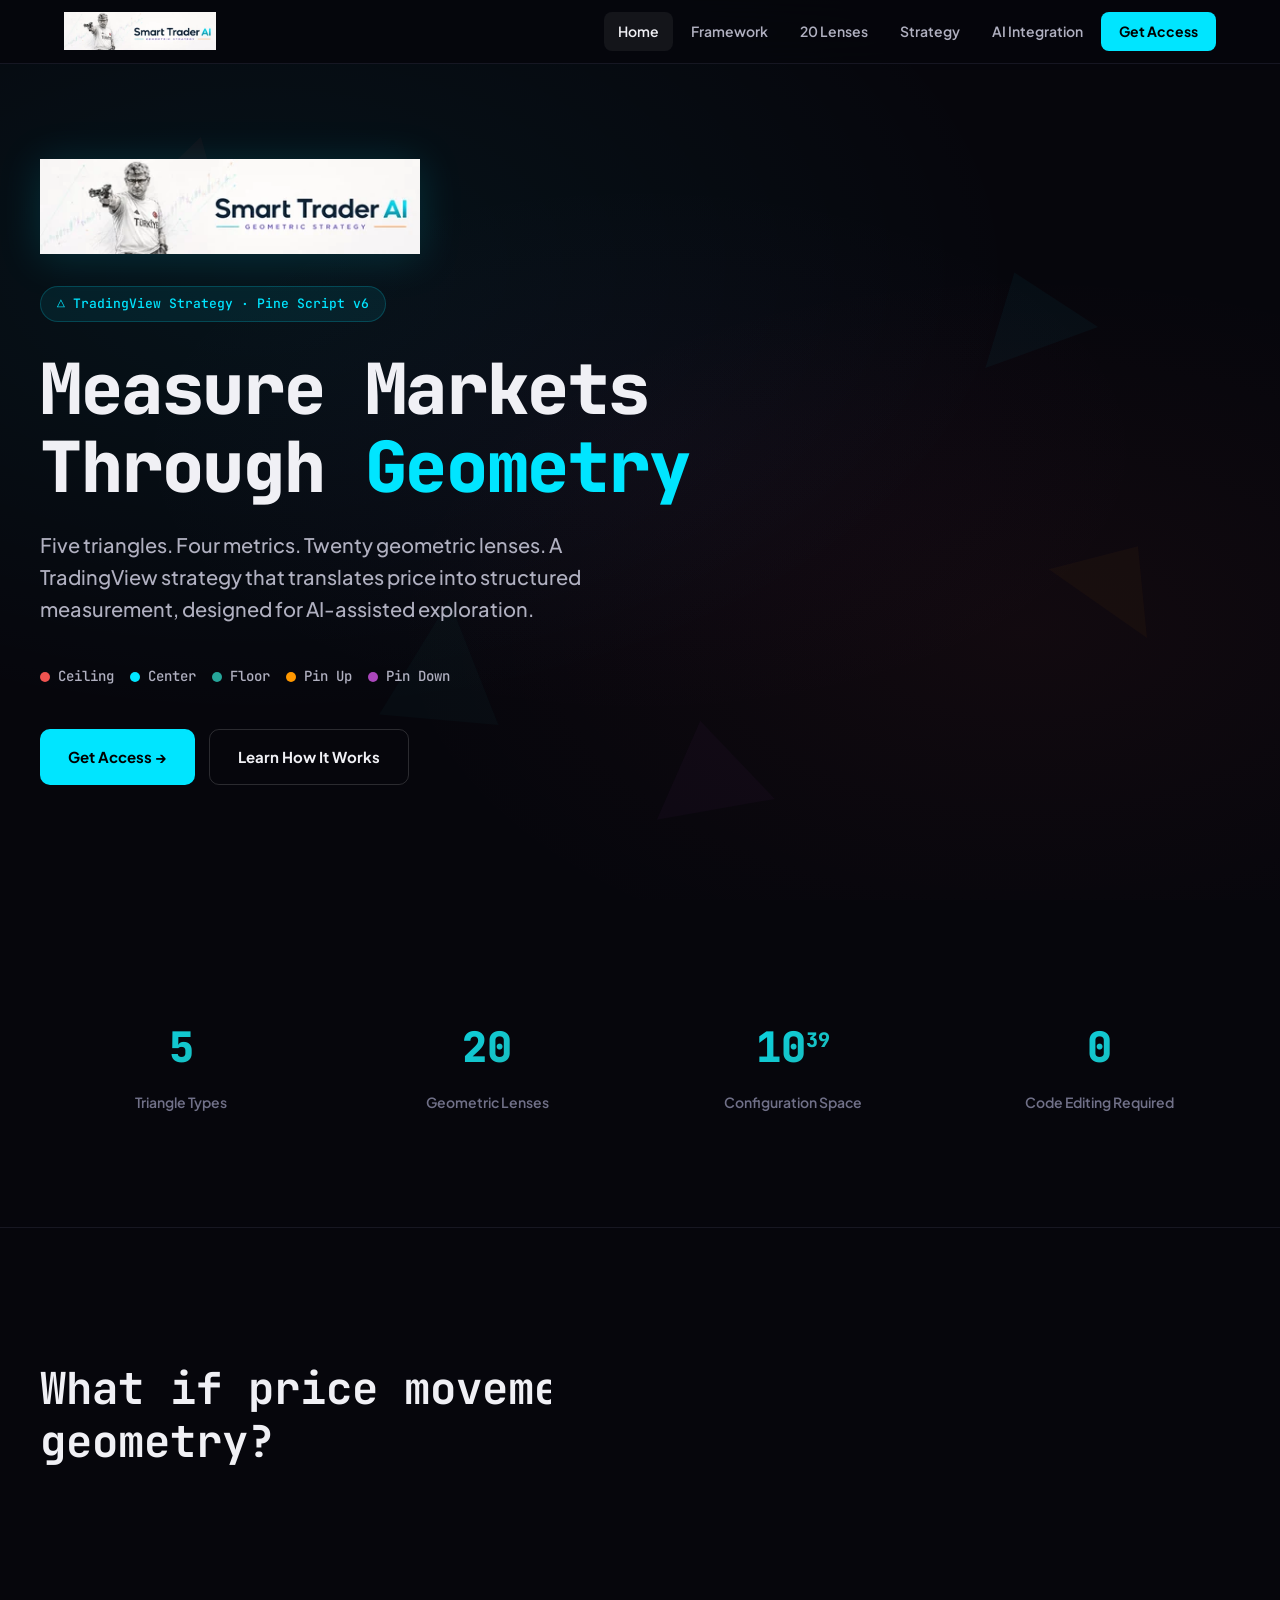
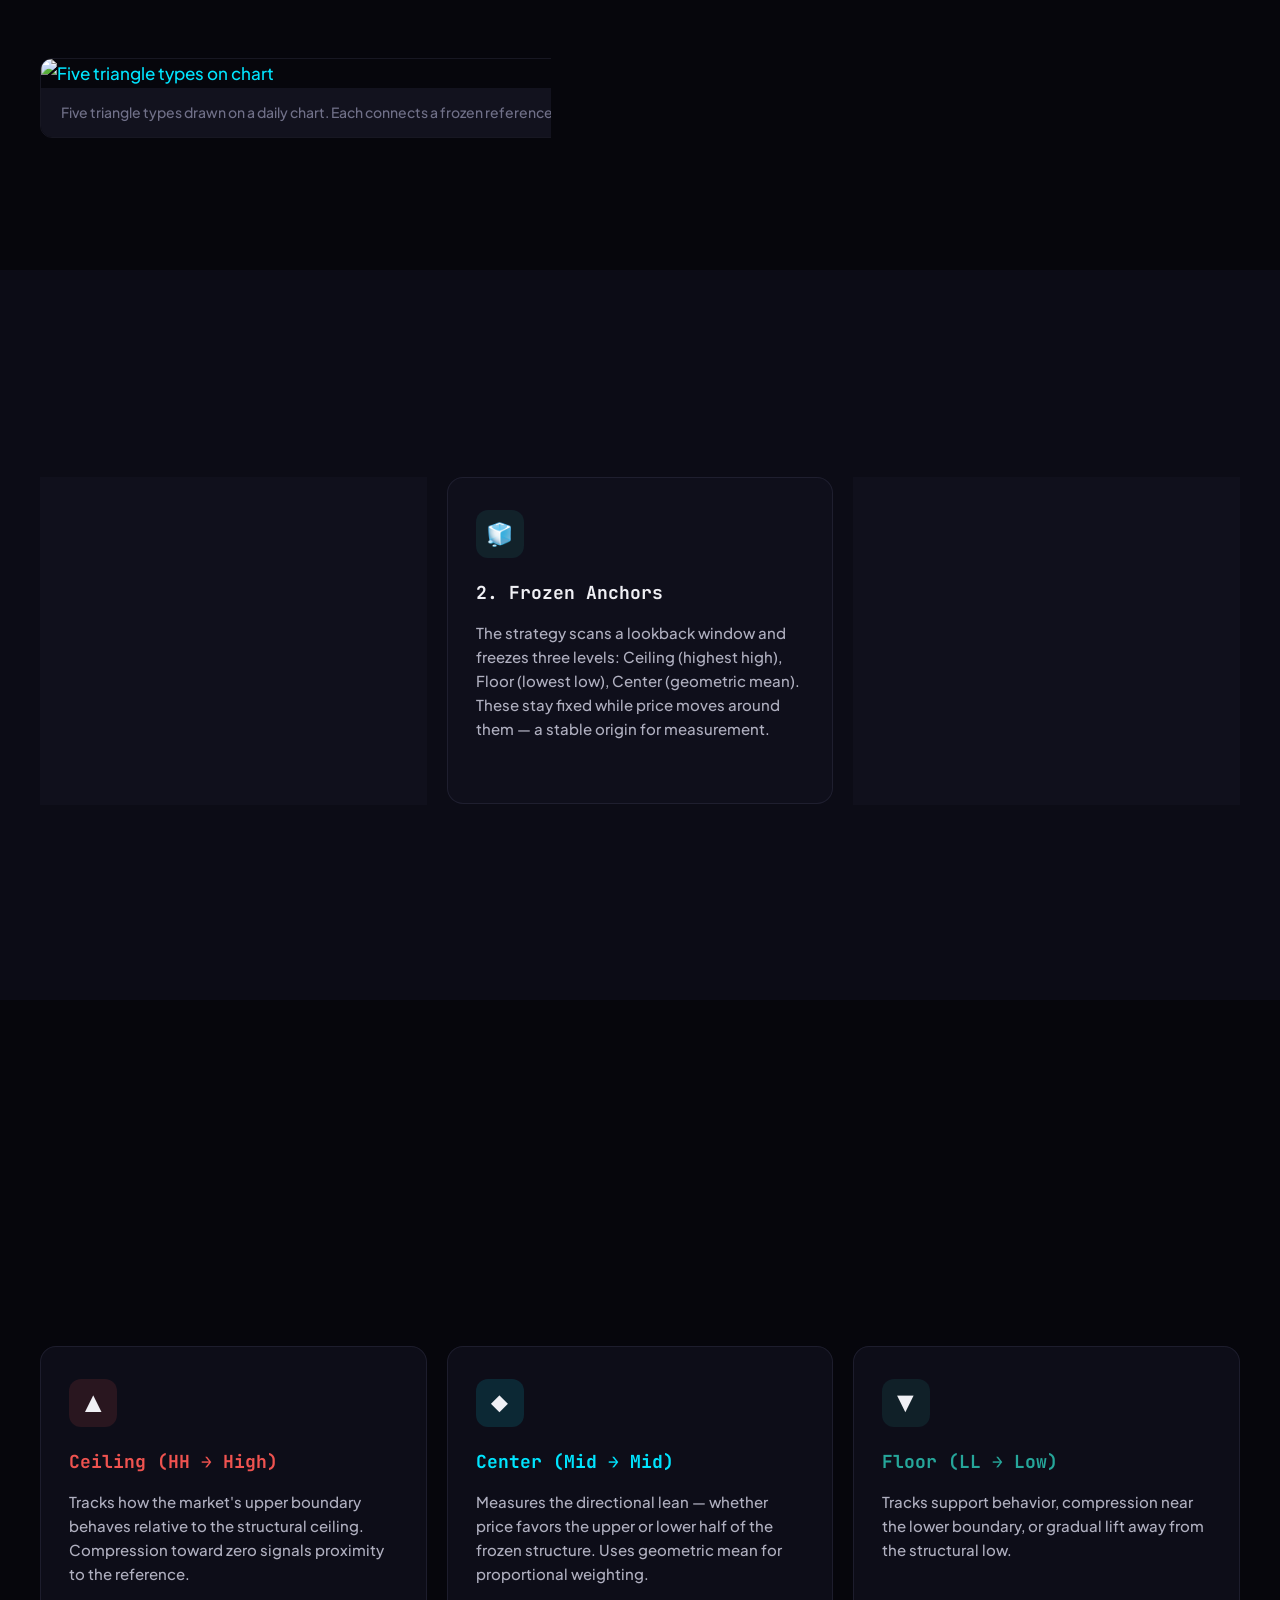
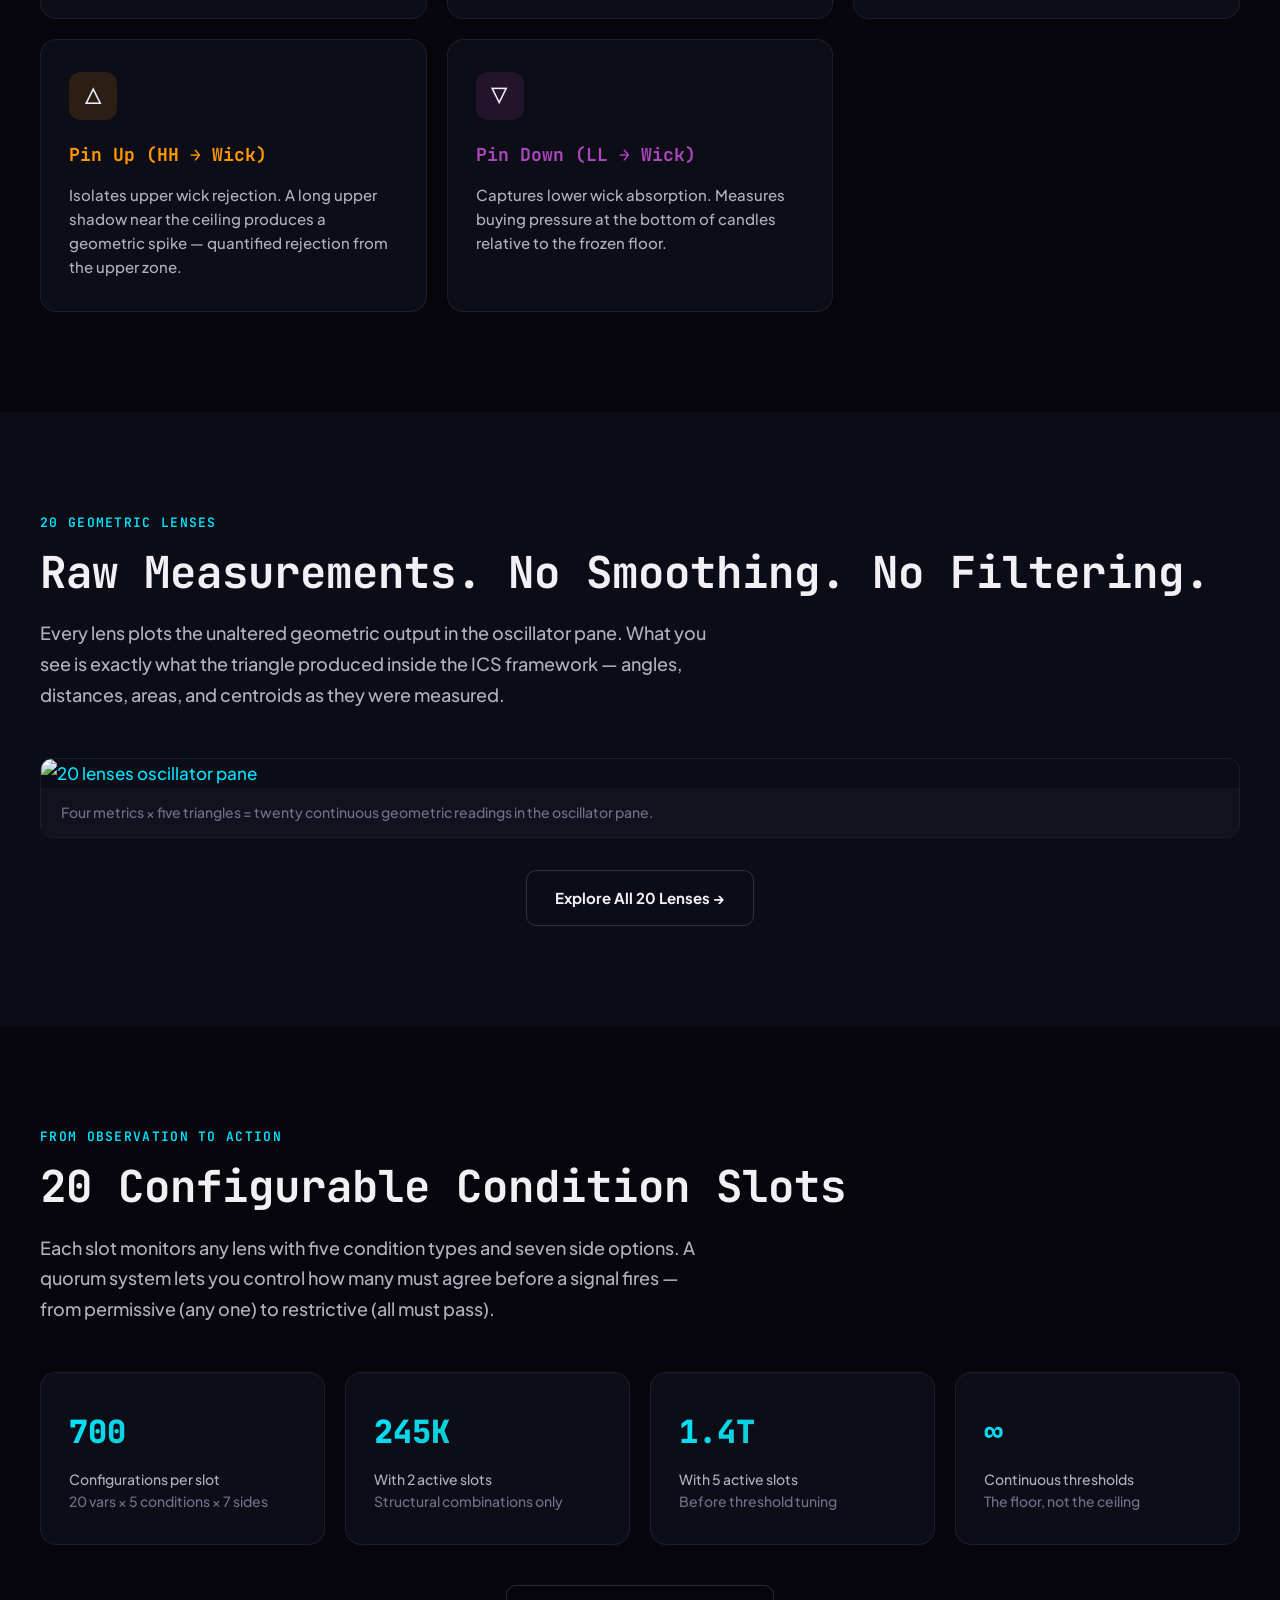
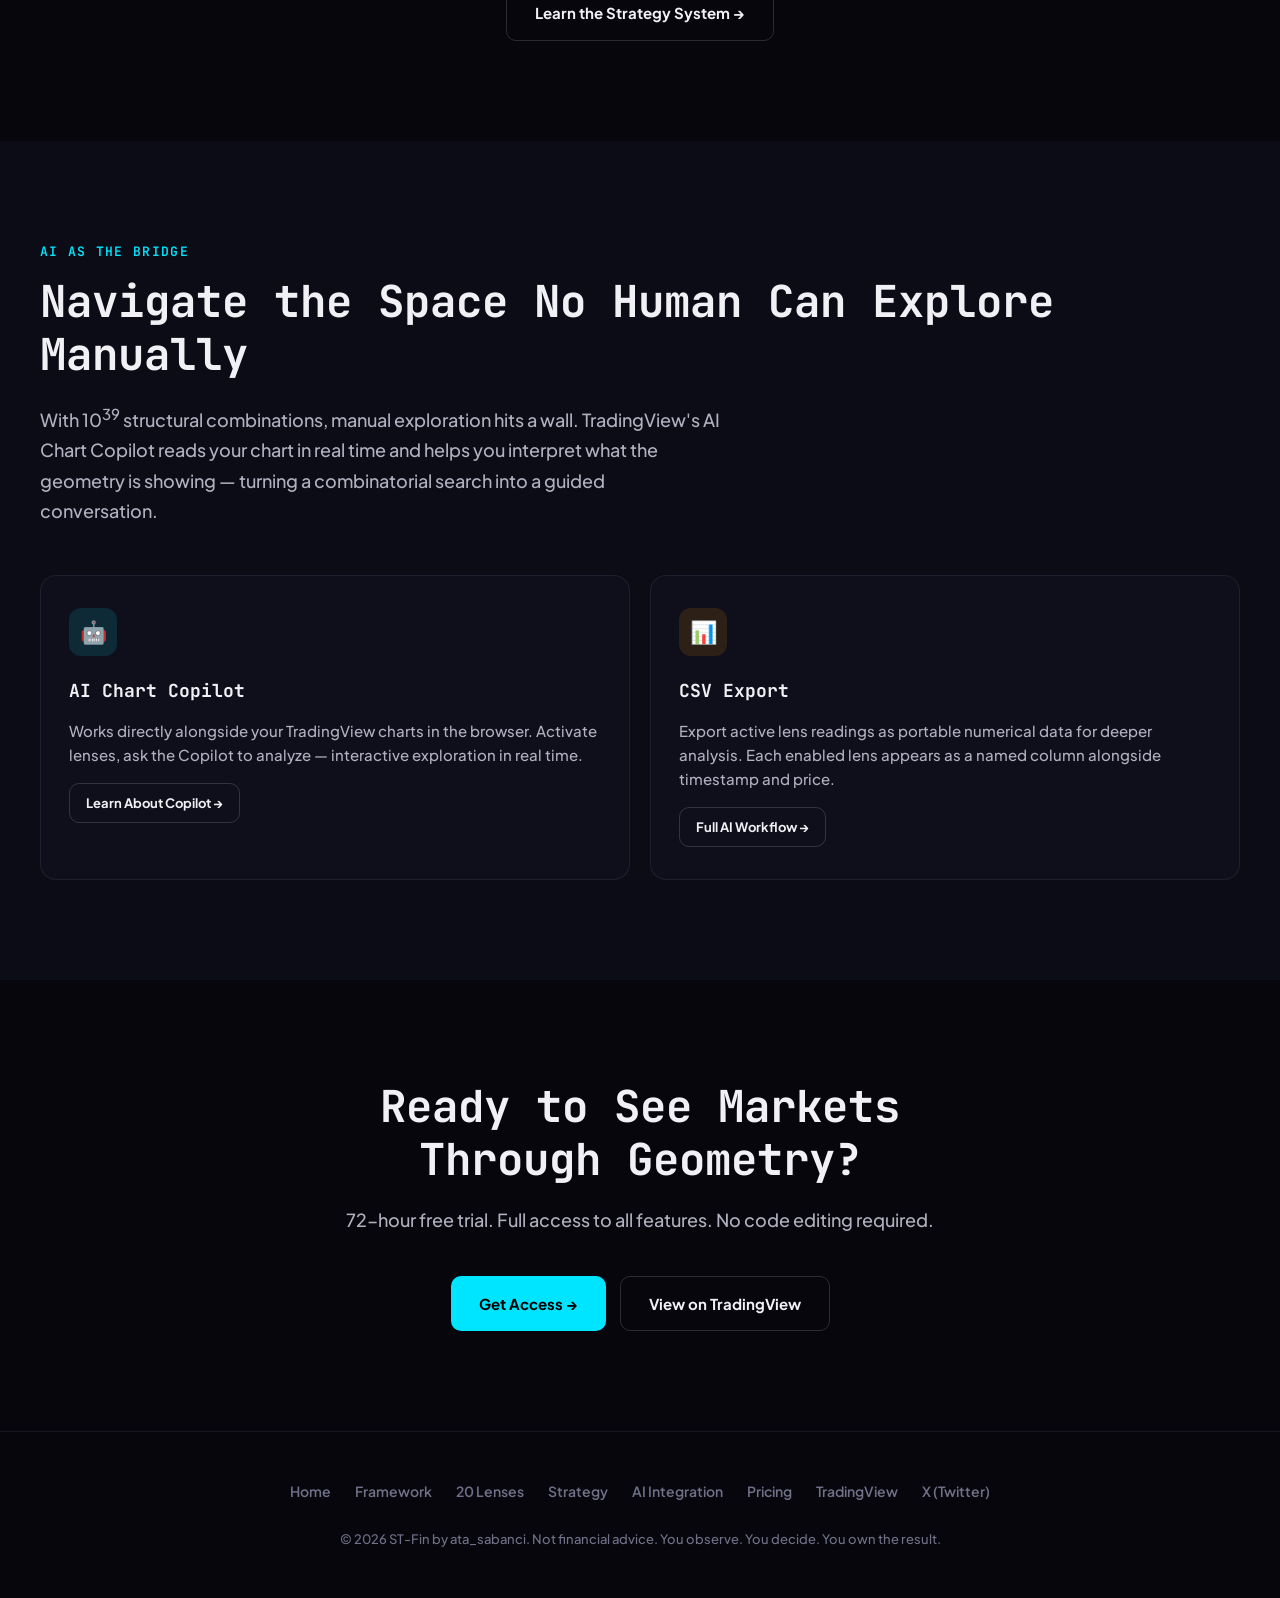
==== index.html @ 21f3588b "Add files via upload" ====
<!DOCTYPE html>
<html lang="en">
<head>
  <meta charset="UTF-8">
  <meta name="viewport" content="width=device-width, initial-scale=1.0">
  <title>ST-Fin — AI-Assisting Geometric Strategy for TradingView</title>
  <meta name="description" content="Measure markets through geometry. 20 geometric lenses, 5 triangles, ICS normalization. A TradingView strategy built for AI-assisted exploration.">
  <link rel="stylesheet" href="css/style.css">
  <style>
    .tri-canvas { position:absolute; inset:0; z-index:0; pointer-events:none; overflow:hidden; }
    .tri-shape {
      position:absolute; width:0; height:0; opacity:0.035;
      border-left: 60px solid transparent; border-right: 60px solid transparent;
    }
    .tri-shape.t1 { border-bottom:100px solid var(--ceil); top:15%; left:10%; transform:rotate(15deg); }
    .tri-shape.t2 { border-bottom:80px solid var(--center); top:30%; right:15%; transform:rotate(-20deg); }
    .tri-shape.t3 { border-bottom:120px solid var(--floor); bottom:20%; left:30%; transform:rotate(5deg); }
    .tri-shape.t4 { border-bottom:70px solid var(--pin-up); top:60%; right:8%; transform:rotate(35deg); }
    .tri-shape.t5 { border-bottom:90px solid var(--pin-dn); bottom:10%; right:40%; transform:rotate(-10deg); }

    .feature-icon-row {
      display:flex; gap:16px; margin-bottom:40px; flex-wrap:wrap;
    }
    .feature-icon-item {
      display:flex; align-items:center; gap:8px; font-family:var(--font-display);
      font-size:14px; color:var(--text-2); font-weight:500;
    }
    .feature-icon-item .dot {
      width:10px; height:10px; border-radius:50%; flex-shrink:0;
    }
  </style>
</head>
<body>

<!-- ── Navigation ── -->
<nav class="nav">
  <div class="nav-inner">
    <a href="index.html" class="nav-logo"><img src="logo.webp" alt="Smart Trader AI"></a>
    <div class="nav-links">
      <a href="index.html">Home</a>
      <a href="framework.html">Framework</a>
      <a href="lenses.html">20 Lenses</a>
      <a href="strategy.html">Strategy</a>
      <a href="ai.html">AI Integration</a>
      <a href="pricing.html" class="nav-cta">Get Access</a>
    </div>
    <button class="nav-toggle" aria-label="Menu">☰</button>
  </div>
</nav>
<div class="nav-mobile">
  <a href="index.html">Home</a>
  <a href="framework.html">Framework</a>
  <a href="lenses.html">20 Lenses</a>
  <a href="strategy.html">Strategy</a>
  <a href="ai.html">AI Integration</a>
  <a href="pricing.html">Get Access</a>
</div>

<!-- ── Hero ── -->
<section class="hero">
  <div class="hero-bg"></div>
  <div class="tri-canvas">
    <div class="tri-shape t1"></div>
    <div class="tri-shape t2"></div>
    <div class="tri-shape t3"></div>
    <div class="tri-shape t4"></div>
    <div class="tri-shape t5"></div>
  </div>
  <div class="hero-inner">
    <img src="logo.webp" alt="Smart Trader AI — Geometric Strategy" class="hero-logo fade-up">
    <div class="hero-badge fade-up d1">△ TradingView Strategy · Pine Script v6</div>
    <h1 class="fade-up d2">
      Measure Markets<br>Through <span class="accent">Geometry</span>
    </h1>
    <p class="subtitle fade-up d3">
      Five triangles. Four metrics. Twenty geometric lenses.
      A TradingView strategy that translates price into structured measurement,
      designed for AI-assisted exploration.
    </p>

    <div class="feature-icon-row fade-up d4">
      <div class="feature-icon-item"><div class="dot" style="background:var(--ceil)"></div> Ceiling</div>
      <div class="feature-icon-item"><div class="dot" style="background:var(--center)"></div> Center</div>
      <div class="feature-icon-item"><div class="dot" style="background:var(--floor)"></div> Floor</div>
      <div class="feature-icon-item"><div class="dot" style="background:var(--pin-up)"></div> Pin Up</div>
      <div class="feature-icon-item"><div class="dot" style="background:var(--pin-dn)"></div> Pin Down</div>
    </div>

    <div class="hero-btns fade-up d5">
      <a href="pricing.html" class="btn btn-primary">Get Access →</a>
      <a href="framework.html" class="btn btn-outline">Learn How It Works</a>
    </div>
  </div>
</section>

<!-- ── Stats ── -->
<section class="section" style="padding-top:40px; padding-bottom:40px;">
  <div class="section-inner">
    <div class="stats">
      <div class="stat observe">
        <div class="stat-num">5</div>
        <div class="stat-label">Triangle Types</div>
      </div>
      <div class="stat observe">
        <div class="stat-num">20</div>
        <div class="stat-label">Geometric Lenses</div>
      </div>
      <div class="stat observe">
        <div class="stat-num">10<sup style="font-size:20px;">39</sup></div>
        <div class="stat-label">Configuration Space</div>
      </div>
      <div class="stat observe">
        <div class="stat-num">0</div>
        <div class="stat-label">Code Editing Required</div>
      </div>
    </div>
  </div>
</section>

<div class="divider"></div>

<!-- ── What Is ST-Fin ── -->
<section class="section">
  <div class="section-inner">
    <div class="section-label observe">The Idea</div>
    <h2 class="section-title observe">What if price movement could be measured with geometry?</h2>
    <p class="section-desc observe">
      Instead of viewing price as a single line, ST-Fin examines market behavior through
      triangular measurements: angle, distance, area, and centroid. The triangle is not
      decorative — it is a structured measurement method that translates price movement
      into geometric relationships you can test, tune, and explore.
    </p>

    <div class="snapshot observe">
      <a href="https://www.tradingview.com/x/GjVeYplj/" target="_blank">
        <img src="https://s3.tradingview.com/snapshots/g/GjVeYplj.png" alt="Five triangle types on chart" loading="lazy">
      </a>
      <div class="snapshot-caption">
        Five triangle types drawn on a daily chart. Each connects a frozen reference level
        to a specific point on the current candle, producing four independent geometric metrics.
      </div>
    </div>
  </div>
</section>

<!-- ── Core Concepts ── -->
<section class="section" style="background: var(--bg-1);">
  <div class="section-inner">
    <div class="section-label observe">Core Architecture</div>
    <h2 class="section-title observe">How It Works — In Three Steps</h2>

    <div class="card-grid">
      <div class="card card-center observe">
        <div class="card-icon">📐</div>
        <h3>1. ICS Normalization</h3>
        <p>
          Both chart axes are made dimensionless.
          Vertical: log(price) / σ (Yang-Zhang volatility).
          Horizontal: bars / lookback.
          This makes angles and areas comparable across symbols, timeframes, and volatility.
        </p>
      </div>
      <div class="card card-floor observe">
        <div class="card-icon">🧊</div>
        <h3>2. Frozen Anchors</h3>
        <p>
          The strategy scans a lookback window and freezes three levels:
          Ceiling (highest high), Floor (lowest low), Center (geometric mean).
          These stay fixed while price moves around them — a stable origin for measurement.
        </p>
      </div>
      <div class="card card-pnu observe">
        <div class="card-icon">📊</div>
        <h3>3. Five Triangles × Four Metrics</h3>
        <p>
          Five triangles are constructed from the frozen anchors to the current bar.
          Each produces angle, distance, area, and centroid — 20 geometric lenses
          that evolve continuously, bar by bar.
        </p>
      </div>
    </div>

    <div style="text-align:center; margin-top:40px;" class="observe">
      <a href="framework.html" class="btn btn-outline">Deep Dive into the Framework →</a>
    </div>
  </div>
</section>

<!-- ── Five Triangles ── -->
<section class="section">
  <div class="section-inner">
    <div class="section-label observe">Five Perspectives</div>
    <h2 class="section-title observe">Each Triangle Tells a Different Story</h2>
    <p class="section-desc observe">
      Three main triangles track how price moves relative to the upper, middle, and lower reference levels.
      Two pin triangles isolate the candle's wick behavior — rejection patterns that often carry structural meaning.
    </p>

    <div class="card-grid">
      <div class="card card-ceil observe">
        <div class="card-icon" style="background:rgba(239,83,80,0.12);">▲</div>
        <h3 style="color:var(--ceil);">Ceiling (HH → High)</h3>
        <p>Tracks how the market's upper boundary behaves relative to the structural ceiling. Compression toward zero signals proximity to the reference.</p>
      </div>
      <div class="card card-center observe">
        <div class="card-icon" style="background:rgba(0,229,255,0.12);">◆</div>
        <h3 style="color:var(--center);">Center (Mid → Mid)</h3>
        <p>Measures the directional lean — whether price favors the upper or lower half of the frozen structure. Uses geometric mean for proportional weighting.</p>
      </div>
      <div class="card card-floor observe">
        <div class="card-icon" style="background:rgba(38,166,154,0.12);">▼</div>
        <h3 style="color:var(--floor);">Floor (LL → Low)</h3>
        <p>Tracks support behavior, compression near the lower boundary, or gradual lift away from the structural low.</p>
      </div>
      <div class="card card-pnu observe">
        <div class="card-icon" style="background:rgba(255,152,0,0.12);">△</div>
        <h3 style="color:var(--pin-up);">Pin Up (HH → Wick)</h3>
        <p>Isolates upper wick rejection. A long upper shadow near the ceiling produces a geometric spike — quantified rejection from the upper zone.</p>
      </div>
      <div class="card card-pnd observe">
        <div class="card-icon" style="background:rgba(171,71,188,0.12);">▽</div>
        <h3 style="color:var(--pin-dn);">Pin Down (LL → Wick)</h3>
        <p>Captures lower wick absorption. Measures buying pressure at the bottom of candles relative to the frozen floor.</p>
      </div>
    </div>
  </div>
</section>

<!-- ── 20 Lenses Preview ── -->
<section class="section" style="background: var(--bg-1);">
  <div class="section-inner">
    <div class="section-label observe">20 Geometric Lenses</div>
    <h2 class="section-title observe">Raw Measurements. No Smoothing. No Filtering.</h2>
    <p class="section-desc observe">
      Every lens plots the unaltered geometric output in the oscillator pane.
      What you see is exactly what the triangle produced inside the ICS framework —
      angles, distances, areas, and centroids as they were measured.
    </p>

    <div class="snapshot observe">
      <a href="https://www.tradingview.com/x/tqj0DSrs/" target="_blank">
        <img src="https://s3.tradingview.com/snapshots/t/tqj0DSrs.png" alt="20 lenses oscillator pane" loading="lazy">
      </a>
      <div class="snapshot-caption">
        Four metrics × five triangles = twenty continuous geometric readings in the oscillator pane.
      </div>
    </div>

    <div style="text-align:center; margin-top:32px;" class="observe">
      <a href="lenses.html" class="btn btn-outline">Explore All 20 Lenses →</a>
    </div>
  </div>
</section>

<!-- ── Strategy System ── -->
<section class="section">
  <div class="section-inner">
    <div class="section-label observe">From Observation to Action</div>
    <h2 class="section-title observe">20 Configurable Condition Slots</h2>
    <p class="section-desc observe">
      Each slot monitors any lens with five condition types and seven side options.
      A quorum system lets you control how many must agree before a signal fires —
      from permissive (any one) to restrictive (all must pass).
    </p>

    <div class="card-grid" style="grid-template-columns: repeat(auto-fit, minmax(220px, 1fr));">
      <div class="card observe">
        <div class="stat-num" style="font-size:32px; margin-bottom:8px;">700</div>
        <p style="font-size:14px;">Configurations per slot<br><span style="color:var(--text-3);">20 vars × 5 conditions × 7 sides</span></p>
      </div>
      <div class="card observe">
        <div class="stat-num" style="font-size:32px; margin-bottom:8px;">245K</div>
        <p style="font-size:14px;">With 2 active slots<br><span style="color:var(--text-3);">Structural combinations only</span></p>
      </div>
      <div class="card observe">
        <div class="stat-num" style="font-size:32px; margin-bottom:8px;">1.4T</div>
        <p style="font-size:14px;">With 5 active slots<br><span style="color:var(--text-3);">Before threshold tuning</span></p>
      </div>
      <div class="card observe">
        <div class="stat-num" style="font-size:32px; margin-bottom:8px;">∞</div>
        <p style="font-size:14px;">Continuous thresholds<br><span style="color:var(--text-3);">The floor, not the ceiling</span></p>
      </div>
    </div>

    <div style="text-align:center; margin-top:40px;" class="observe">
      <a href="strategy.html" class="btn btn-outline">Learn the Strategy System →</a>
    </div>
  </div>
</section>

<!-- ── AI Bridge ── -->
<section class="section" style="background: var(--bg-1);">
  <div class="section-inner">
    <div class="section-label observe">AI as the Bridge</div>
    <h2 class="section-title observe">Navigate the Space No Human Can Explore Manually</h2>
    <p class="section-desc observe">
      With 10<sup>39</sup> structural combinations, manual exploration hits a wall.
      TradingView's AI Chart Copilot reads your chart in real time and helps you
      interpret what the geometry is showing — turning a combinatorial search
      into a guided conversation.
    </p>

    <div class="card-grid" style="grid-template-columns: repeat(auto-fit, minmax(340px, 1fr));">
      <div class="card observe">
        <div class="card-icon" style="background:rgba(0,229,255,0.12);">🤖</div>
        <h3>AI Chart Copilot</h3>
        <p>Works directly alongside your TradingView charts in the browser. Activate lenses, ask the Copilot to analyze — interactive exploration in real time.</p>
        <div style="margin-top:16px;">
          <a href="https://www.tradingview.com/blog/en/tradingview-ai-chart-copilot-beta-57730/" target="_blank" class="btn btn-outline" style="font-size:13px; padding:8px 16px;">Learn About Copilot →</a>
        </div>
      </div>
      <div class="card observe">
        <div class="card-icon" style="background:rgba(255,152,0,0.12);">📊</div>
        <h3>CSV Export</h3>
        <p>Export active lens readings as portable numerical data for deeper analysis. Each enabled lens appears as a named column alongside timestamp and price.</p>
        <div style="margin-top:16px;">
          <a href="ai.html" class="btn btn-outline" style="font-size:13px; padding:8px 16px;">Full AI Workflow →</a>
        </div>
      </div>
    </div>
  </div>
</section>

<!-- ── CTA ── -->
<section class="section" style="text-align:center;">
  <div class="section-inner">
    <h2 class="section-title observe" style="max-width:600px; margin:0 auto 20px;">
      Ready to See Markets Through Geometry?
    </h2>
    <p class="section-desc observe" style="margin:0 auto 40px; text-align:center;">
      72-hour free trial. Full access to all features. No code editing required.
    </p>
    <div class="observe" style="display:flex; justify-content:center; gap:14px; flex-wrap:wrap;">
      <a href="pricing.html" class="btn btn-primary">Get Access →</a>
      <a href="https://www.tradingview.com/script/7VaVDKeE-Smart-Trader-Final-Episode-AI-Assisting-Geometric-Strategy/" target="_blank" class="btn btn-outline">View on TradingView</a>
    </div>
  </div>
</section>

<!-- ── Footer ── -->
<footer class="footer">
  <div class="footer-inner">
    <div class="footer-links">
      <a href="index.html">Home</a>
      <a href="framework.html">Framework</a>
      <a href="lenses.html">20 Lenses</a>
      <a href="strategy.html">Strategy</a>
      <a href="ai.html">AI Integration</a>
      <a href="pricing.html">Pricing</a>
      <a href="https://www.tradingview.com/u/ata_sabanci/" target="_blank">TradingView</a>
      <a href="https://x.com/sabanci_ata" target="_blank">X (Twitter)</a>
    </div>
    <p class="footer-copy">
      © 2026 ST-Fin by ata_sabanci. Not financial advice. You observe. You decide. You own the result.
    </p>
  </div>
</footer>

<script src="js/main.js"></script>
</body>
</html>
---- css/style.css ----
/* ══════════════════════════════════════════
   ST-Fin Educational Site — Shared Styles
   Dark geometric theme · 5-triangle palette
   ══════════════════════════════════════════ */

@import url('https://fonts.googleapis.com/css2?family=JetBrains+Mono:wght@400;500;600;700&family=Plus+Jakarta+Sans:wght@400;500;600;700;800&display=swap');

:root {
  /* Triangle palette */
  --ceil:    #ef5350;
  --center:  #00E5FF;
  --floor:   #26a69a;
  --pin-up:  #FF9800;
  --pin-dn:  #AB47BC;

  /* Backgrounds */
  --bg-0:    #06060c;
  --bg-1:    #0c0c16;
  --bg-2:    #12121e;
  --bg-3:    #1a1a2a;
  --bg-card: rgba(18,18,30,0.7);

  /* Text */
  --text-1:  #f0f0f5;
  --text-2:  #b0b0c0;
  --text-3:  #707088;

  /* Misc */
  --border:  rgba(120,120,160,0.15);
  --glow:    rgba(0,229,255,0.08);

  /* Typography */
  --font-display: 'JetBrains Mono', monospace;
  --font-body:    'Plus Jakarta Sans', sans-serif;

  /* Layout */
  --max-w:   1200px;
  --nav-h:   64px;
}

*, *::before, *::after { margin:0; padding:0; box-sizing:border-box; }

html {
  scroll-behavior: smooth;
  -webkit-font-smoothing: antialiased;
  -moz-osx-font-smoothing: grayscale;
}

body {
  font-family: var(--font-body);
  font-weight: 500;
  font-size: 17px;
  line-height: 1.7;
  color: var(--text-1);
  background: var(--bg-0);
  overflow-x: hidden;
}

a { color: var(--center); text-decoration: none; transition: color .2s; }
a:hover { color: #66f0ff; }

img { max-width: 100%; display: block; }

/* ── Navigation ── */
.nav {
  position: fixed; top: 0; left: 0; right: 0; z-index: 1000;
  height: var(--nav-h);
  background: rgba(6,6,12,0.85);
  backdrop-filter: blur(20px);
  border-bottom: 1px solid var(--border);
  display: flex; align-items: center;
}
.nav-inner {
  max-width: var(--max-w); margin: 0 auto; padding: 0 24px;
  width: 100%; display: flex; align-items: center; justify-content: space-between;
}
.nav-logo {
  font-family: var(--font-display); font-weight: 700; font-size: 18px;
  color: var(--text-1); display: flex; align-items: center; gap: 10px;
}
.nav-logo img {
  height: 38px; width: auto; object-fit: contain;
}
.nav-logo .tri { color: var(--center); font-size: 22px; }

.hero-logo {
  max-width: 380px; width: 100%; margin-bottom: 32px;
  filter: drop-shadow(0 4px 20px rgba(0,229,255,0.15));
}
@media (max-width: 768px) {
  .hero-logo { max-width: 280px; }
  .nav-logo img { height: 32px; }
}
.nav-links { display: flex; gap: 4px; align-items: center; }
.nav-links a {
  font-size: 14px; font-weight: 600; color: var(--text-2);
  padding: 8px 14px; border-radius: 8px; transition: all .2s;
}
.nav-links a:hover, .nav-links a.active {
  color: var(--text-1); background: rgba(255,255,255,0.06);
}
.nav-cta {
  background: var(--center) !important; color: #000 !important;
  font-weight: 700 !important; border-radius: 8px !important;
  padding: 8px 18px !important;
}
.nav-cta:hover { background: #33eeff !important; }

/* Mobile nav */
.nav-toggle {
  display: none; background: none; border: none; cursor: pointer;
  color: var(--text-1); font-size: 24px; padding: 4px;
}
.nav-mobile {
  display: none; position: fixed; top: var(--nav-h); left: 0; right: 0;
  background: rgba(6,6,12,0.95); backdrop-filter: blur(20px);
  border-bottom: 1px solid var(--border);
  padding: 16px 24px; flex-direction: column; gap: 4px;
}
.nav-mobile.open { display: flex; }
.nav-mobile a {
  font-size: 15px; font-weight: 600; color: var(--text-2);
  padding: 12px 16px; border-radius: 8px;
}
.nav-mobile a:hover { color: var(--text-1); background: rgba(255,255,255,0.06); }

@media (max-width: 900px) {
  .nav-links { display: none; }
  .nav-toggle { display: block; }
}

/* ── Hero Section ── */
.hero {
  min-height: 100vh; display: flex; align-items: center;
  padding: calc(var(--nav-h) + 60px) 24px 80px;
  position: relative; overflow: hidden;
}
.hero-bg {
  position: absolute; inset: 0; z-index: 0;
  background:
    radial-gradient(ellipse 60% 50% at 20% 30%, rgba(0,229,255,0.06), transparent),
    radial-gradient(ellipse 50% 40% at 80% 70%, rgba(239,83,80,0.05), transparent),
    radial-gradient(ellipse 40% 30% at 50% 50%, rgba(171,71,188,0.04), transparent);
}
.hero-inner {
  max-width: var(--max-w); margin: 0 auto; width: 100%;
  position: relative; z-index: 1;
}
.hero-badge {
  display: inline-flex; align-items: center; gap: 8px;
  font-family: var(--font-display); font-size: 13px; font-weight: 500;
  color: var(--center); background: rgba(0,229,255,0.08);
  border: 1px solid rgba(0,229,255,0.2); border-radius: 100px;
  padding: 6px 16px; margin-bottom: 28px;
}
.hero h1 {
  font-family: var(--font-display); font-size: clamp(36px, 5.5vw, 72px);
  font-weight: 800; line-height: 1.1; margin-bottom: 24px;
  letter-spacing: -0.02em;
}
.hero h1 .accent { color: var(--center); }
.hero .subtitle {
  font-size: 20px; color: var(--text-2); max-width: 640px;
  margin-bottom: 40px; line-height: 1.6;
}
.hero-btns { display: flex; gap: 14px; flex-wrap: wrap; }

.btn {
  display: inline-flex; align-items: center; gap: 8px;
  font-family: var(--font-body); font-weight: 700; font-size: 15px;
  padding: 14px 28px; border-radius: 10px; border: none;
  cursor: pointer; transition: all .25s;
}
.btn-primary {
  background: var(--center); color: #000;
}
.btn-primary:hover { background: #33eeff; transform: translateY(-2px); }
.btn-outline {
  background: transparent; color: var(--text-1);
  border: 1px solid rgba(255,255,255,0.15);
}
.btn-outline:hover { border-color: rgba(255,255,255,0.3); background: rgba(255,255,255,0.04); }

/* ── Section Containers ── */
.section {
  padding: 100px 24px;
  position: relative;
}
.section-inner {
  max-width: var(--max-w); margin: 0 auto;
}
.section-label {
  font-family: var(--font-display); font-size: 13px; font-weight: 600;
  text-transform: uppercase; letter-spacing: 0.1em;
  color: var(--center); margin-bottom: 12px;
}
.section-title {
  font-family: var(--font-display); font-size: clamp(28px, 4vw, 44px);
  font-weight: 700; line-height: 1.2; margin-bottom: 20px;
}
.section-desc {
  font-size: 18px; color: var(--text-2); max-width: 680px; margin-bottom: 48px;
}

/* ── Feature Cards ── */
.card-grid {
  display: grid; gap: 20px;
  grid-template-columns: repeat(auto-fit, minmax(300px, 1fr));
}
.card {
  background: var(--bg-card);
  border: 1px solid var(--border);
  border-radius: 16px;
  padding: 32px 28px;
  transition: all .3s;
  position: relative; overflow: hidden;
}
.card:hover {
  border-color: rgba(0,229,255,0.25);
  transform: translateY(-4px);
  box-shadow: 0 12px 40px rgba(0,0,0,0.3);
}
.card-icon {
  width: 48px; height: 48px; border-radius: 12px;
  display: flex; align-items: center; justify-content: center;
  font-size: 22px; margin-bottom: 20px;
}
.card h3 {
  font-family: var(--font-display); font-size: 18px;
  font-weight: 700; margin-bottom: 12px;
}
.card p { color: var(--text-2); font-size: 15px; line-height: 1.6; }

.card-ceil .card-icon { background: rgba(239,83,80,0.12); }
.card-center .card-icon { background: rgba(0,229,255,0.12); }
.card-floor .card-icon { background: rgba(38,166,154,0.12); }
.card-pnu .card-icon { background: rgba(255,152,0,0.12); }
.card-pnd .card-icon { background: rgba(171,71,188,0.12); }

/* ── Snapshot images ── */
.snapshot {
  border-radius: 12px; border: 1px solid var(--border);
  overflow: hidden; margin: 32px 0;
  transition: all .3s;
}
.snapshot:hover { border-color: rgba(0,229,255,0.2); }
.snapshot img { width: 100%; display: block; }
.snapshot-caption {
  padding: 14px 20px; background: var(--bg-2);
  font-size: 14px; color: var(--text-3); line-height: 1.5;
}

/* ── Stats Row ── */
.stats {
  display: grid; grid-template-columns: repeat(auto-fit, minmax(180px, 1fr));
  gap: 24px; padding: 48px 0;
}
.stat {
  text-align: center; padding: 24px;
}
.stat-num {
  font-family: var(--font-display); font-size: 42px; font-weight: 800;
  background: linear-gradient(135deg, var(--center), var(--floor));
  -webkit-background-clip: text; -webkit-text-fill-color: transparent;
  background-clip: text;
}
.stat-label {
  font-size: 14px; color: var(--text-3); margin-top: 8px; font-weight: 600;
}

/* ── Interactive Demos ── */
.demo-box {
  background: var(--bg-2); border: 1px solid var(--border);
  border-radius: 16px; padding: 32px; margin: 32px 0;
}
.demo-box h4 {
  font-family: var(--font-display); font-size: 16px;
  color: var(--center); margin-bottom: 20px;
}
.demo-controls {
  display: flex; flex-wrap: wrap; gap: 20px; margin-bottom: 24px;
}
.demo-control label {
  display: block; font-size: 13px; color: var(--text-3);
  font-weight: 600; margin-bottom: 6px; font-family: var(--font-display);
}
.demo-control input[type="range"] {
  width: 180px; accent-color: var(--center);
}
.demo-control .val {
  font-family: var(--font-display); font-size: 14px; color: var(--text-1);
  margin-left: 8px;
}
.demo-output {
  display: grid; grid-template-columns: repeat(auto-fit, minmax(140px, 1fr));
  gap: 12px;
}
.demo-metric {
  background: var(--bg-3); border-radius: 10px; padding: 16px;
  text-align: center;
}
.demo-metric .label {
  font-size: 12px; color: var(--text-3); font-family: var(--font-display);
  text-transform: uppercase; letter-spacing: 0.05em;
}
.demo-metric .value {
  font-family: var(--font-display); font-size: 24px; font-weight: 700;
  margin-top: 6px;
}

/* ── Lens Grid ── */
.lens-grid {
  display: grid; gap: 16px;
  grid-template-columns: repeat(auto-fill, minmax(280px, 1fr));
}
.lens-card {
  background: var(--bg-card); border: 1px solid var(--border);
  border-radius: 14px; padding: 24px; cursor: pointer;
  transition: all .3s;
}
.lens-card:hover {
  transform: translateY(-3px);
  border-color: rgba(255,255,255,0.15);
}
.lens-num {
  font-family: var(--font-display); font-size: 12px;
  color: var(--text-3); margin-bottom: 8px;
}
.lens-name {
  font-family: var(--font-display); font-size: 16px;
  font-weight: 700; margin-bottom: 8px;
}
.lens-desc {
  font-size: 14px; color: var(--text-2); line-height: 1.5;
}
.lens-tag {
  display: inline-block; font-size: 11px; font-weight: 700;
  padding: 3px 10px; border-radius: 100px; margin-top: 12px;
  font-family: var(--font-display);
}

/* ── Pricing Cards ── */
.pricing-grid {
  display: grid; grid-template-columns: repeat(auto-fit, minmax(320px, 1fr));
  gap: 24px; max-width: 900px; margin: 0 auto;
}
.price-card {
  background: var(--bg-card); border: 1px solid var(--border);
  border-radius: 20px; padding: 40px 32px; text-align: center;
  position: relative; transition: all .3s;
}
.price-card.featured {
  border-color: var(--center);
  box-shadow: 0 0 60px rgba(0,229,255,0.08);
}
.price-card.featured::before {
  content: 'BEST VALUE';
  position: absolute; top: -14px; left: 50%; transform: translateX(-50%);
  background: var(--center); color: #000; font-family: var(--font-display);
  font-size: 11px; font-weight: 800; padding: 4px 16px; border-radius: 100px;
}
.price-name {
  font-family: var(--font-display); font-size: 14px;
  color: var(--text-3); text-transform: uppercase; letter-spacing: 0.08em;
}
.price-amount {
  font-family: var(--font-display); font-size: 48px; font-weight: 800;
  margin: 16px 0 4px; color: var(--text-1);
}
.price-period { font-size: 14px; color: var(--text-3); margin-bottom: 28px; }
.price-features {
  text-align: left; margin-bottom: 32px;
}
.price-features li {
  list-style: none; padding: 8px 0; font-size: 15px; color: var(--text-2);
  display: flex; align-items: start; gap: 10px;
}
.price-features li::before {
  content: '✓'; color: var(--floor); font-weight: 700; flex-shrink: 0;
}

/* ── Content Sections ── */
.content-block {
  margin-bottom: 64px;
}
.content-block h2 {
  font-family: var(--font-display); font-size: 28px;
  font-weight: 700; margin-bottom: 16px;
}
.content-block h3 {
  font-family: var(--font-display); font-size: 20px;
  font-weight: 700; margin-bottom: 12px; color: var(--center);
}
.content-block p {
  color: var(--text-2); margin-bottom: 16px; max-width: 800px;
}
.content-block ul, .content-block ol {
  color: var(--text-2); padding-left: 24px; margin-bottom: 16px;
}
.content-block li { margin-bottom: 8px; }

/* ── Code Block ── */
.code-block {
  background: var(--bg-3); border: 1px solid var(--border);
  border-radius: 10px; padding: 20px; margin: 16px 0;
  font-family: var(--font-display); font-size: 14px;
  overflow-x: auto; color: var(--text-2); line-height: 1.6;
}

/* ── Accordion ── */
.accordion { margin: 24px 0; }
.accordion-item {
  border: 1px solid var(--border); border-radius: 12px;
  margin-bottom: 8px; overflow: hidden;
}
.accordion-header {
  width: 100%; background: var(--bg-2); border: none;
  padding: 18px 24px; font-family: var(--font-display); font-size: 16px;
  font-weight: 600; color: var(--text-1); cursor: pointer;
  display: flex; justify-content: space-between; align-items: center;
  transition: background .2s;
}
.accordion-header:hover { background: var(--bg-3); }
.accordion-header .arrow { transition: transform .3s; color: var(--text-3); }
.accordion-item.open .accordion-header .arrow { transform: rotate(180deg); }
.accordion-body {
  max-height: 0; overflow: hidden; transition: max-height .4s ease;
  background: var(--bg-1);
}
.accordion-body-inner {
  padding: 20px 24px; color: var(--text-2); font-size: 15px;
}

/* ── Footer ── */
.footer {
  border-top: 1px solid var(--border);
  padding: 48px 24px; text-align: center;
}
.footer-inner {
  max-width: var(--max-w); margin: 0 auto;
}
.footer-links {
  display: flex; justify-content: center; gap: 24px;
  flex-wrap: wrap; margin-bottom: 24px;
}
.footer-links a { font-size: 14px; color: var(--text-3); font-weight: 600; }
.footer-links a:hover { color: var(--text-1); }
.footer-copy {
  font-size: 13px; color: var(--text-3);
}

/* ── Geometric decorations ── */
.geo-triangle {
  position: absolute; width: 0; height: 0;
  border-left: 30px solid transparent;
  border-right: 30px solid transparent;
  opacity: 0.04; pointer-events: none;
}

/* ── Divider ── */
.divider {
  height: 1px; background: var(--border); margin: 0;
}

/* ── Responsive ── */
@media (max-width: 768px) {
  .section { padding: 60px 20px; }
  .hero { padding: calc(var(--nav-h) + 40px) 20px 60px; }
  .hero h1 { font-size: 32px; }
  .stats { grid-template-columns: repeat(2, 1fr); gap: 12px; }
  .stat-num { font-size: 32px; }
  .card-grid { grid-template-columns: 1fr; }
  .pricing-grid { grid-template-columns: 1fr; }
  .demo-controls { flex-direction: column; }
  .demo-control input[type="range"] { width: 100%; }
}

/* ── Animations ── */
@keyframes fadeUp {
  from { opacity: 0; transform: translateY(30px); }
  to   { opacity: 1; transform: translateY(0); }
}
.fade-up {
  opacity: 0; animation: fadeUp 0.7s ease forwards;
}
.fade-up.d1 { animation-delay: 0.1s; }
.fade-up.d2 { animation-delay: 0.2s; }
.fade-up.d3 { animation-delay: 0.3s; }
.fade-up.d4 { animation-delay: 0.4s; }
.fade-up.d5 { animation-delay: 0.5s; }

/* ── Scrollbar ── */
::-webkit-scrollbar { width: 8px; }
::-webkit-scrollbar-track { background: var(--bg-0); }
::-webkit-scrollbar-thumb { background: var(--bg-3); border-radius: 4px; }
::-webkit-scrollbar-thumb:hover { background: rgba(255,255,255,0.15); }

/* ── Table ── */
.data-table {
  width: 100%; border-collapse: collapse; margin: 24px 0;
  font-size: 15px;
}
.data-table th {
  font-family: var(--font-display); font-size: 13px;
  text-transform: uppercase; letter-spacing: 0.05em;
  color: var(--text-3); text-align: left; padding: 12px 16px;
  border-bottom: 1px solid var(--border);
}
.data-table td {
  padding: 14px 16px; border-bottom: 1px solid rgba(255,255,255,0.04);
  color: var(--text-2);
}
.data-table tr:hover td { background: rgba(255,255,255,0.02); }

/* ── Tabs ── */
.tabs { display: flex; gap: 4px; margin-bottom: 24px; flex-wrap: wrap; }
.tab-btn {
  font-family: var(--font-display); font-size: 13px; font-weight: 600;
  padding: 10px 20px; border-radius: 8px; border: 1px solid var(--border);
  background: transparent; color: var(--text-3); cursor: pointer;
  transition: all .2s;
}
.tab-btn:hover { color: var(--text-1); border-color: rgba(255,255,255,0.2); }
.tab-btn.active {
  background: rgba(0,229,255,0.1); color: var(--center);
  border-color: rgba(0,229,255,0.3);
}
.tab-content { display: none; }
.tab-content.active { display: block; }

/* ── Callout ── */
.callout {
  background: rgba(0,229,255,0.06); border-left: 3px solid var(--center);
  border-radius: 0 12px 12px 0; padding: 20px 24px; margin: 24px 0;
}
.callout p { color: var(--text-2); margin: 0; }
.callout strong { color: var(--text-1); }

/* ── Page Header ── */
.page-header {
  padding: calc(var(--nav-h) + 60px) 24px 48px;
  position: relative;
}
.page-header-inner {
  max-width: var(--max-w); margin: 0 auto;
}
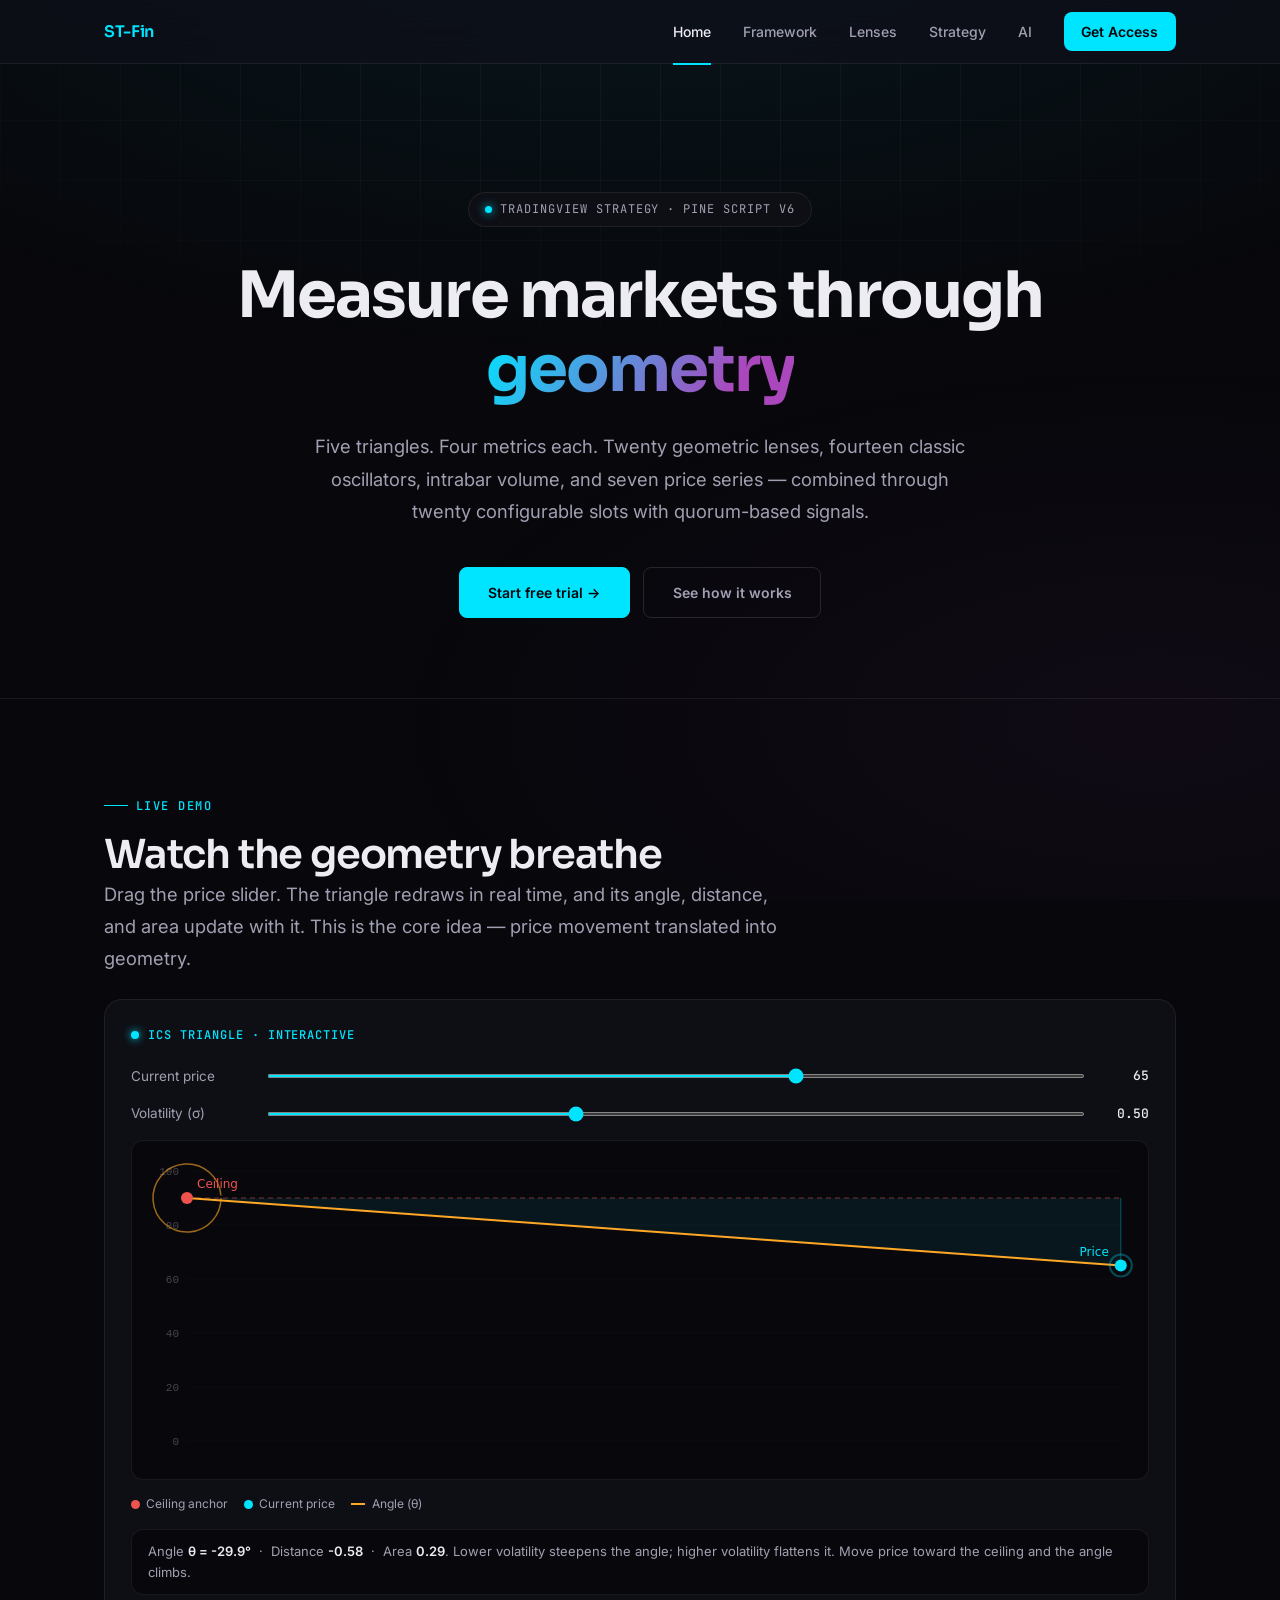
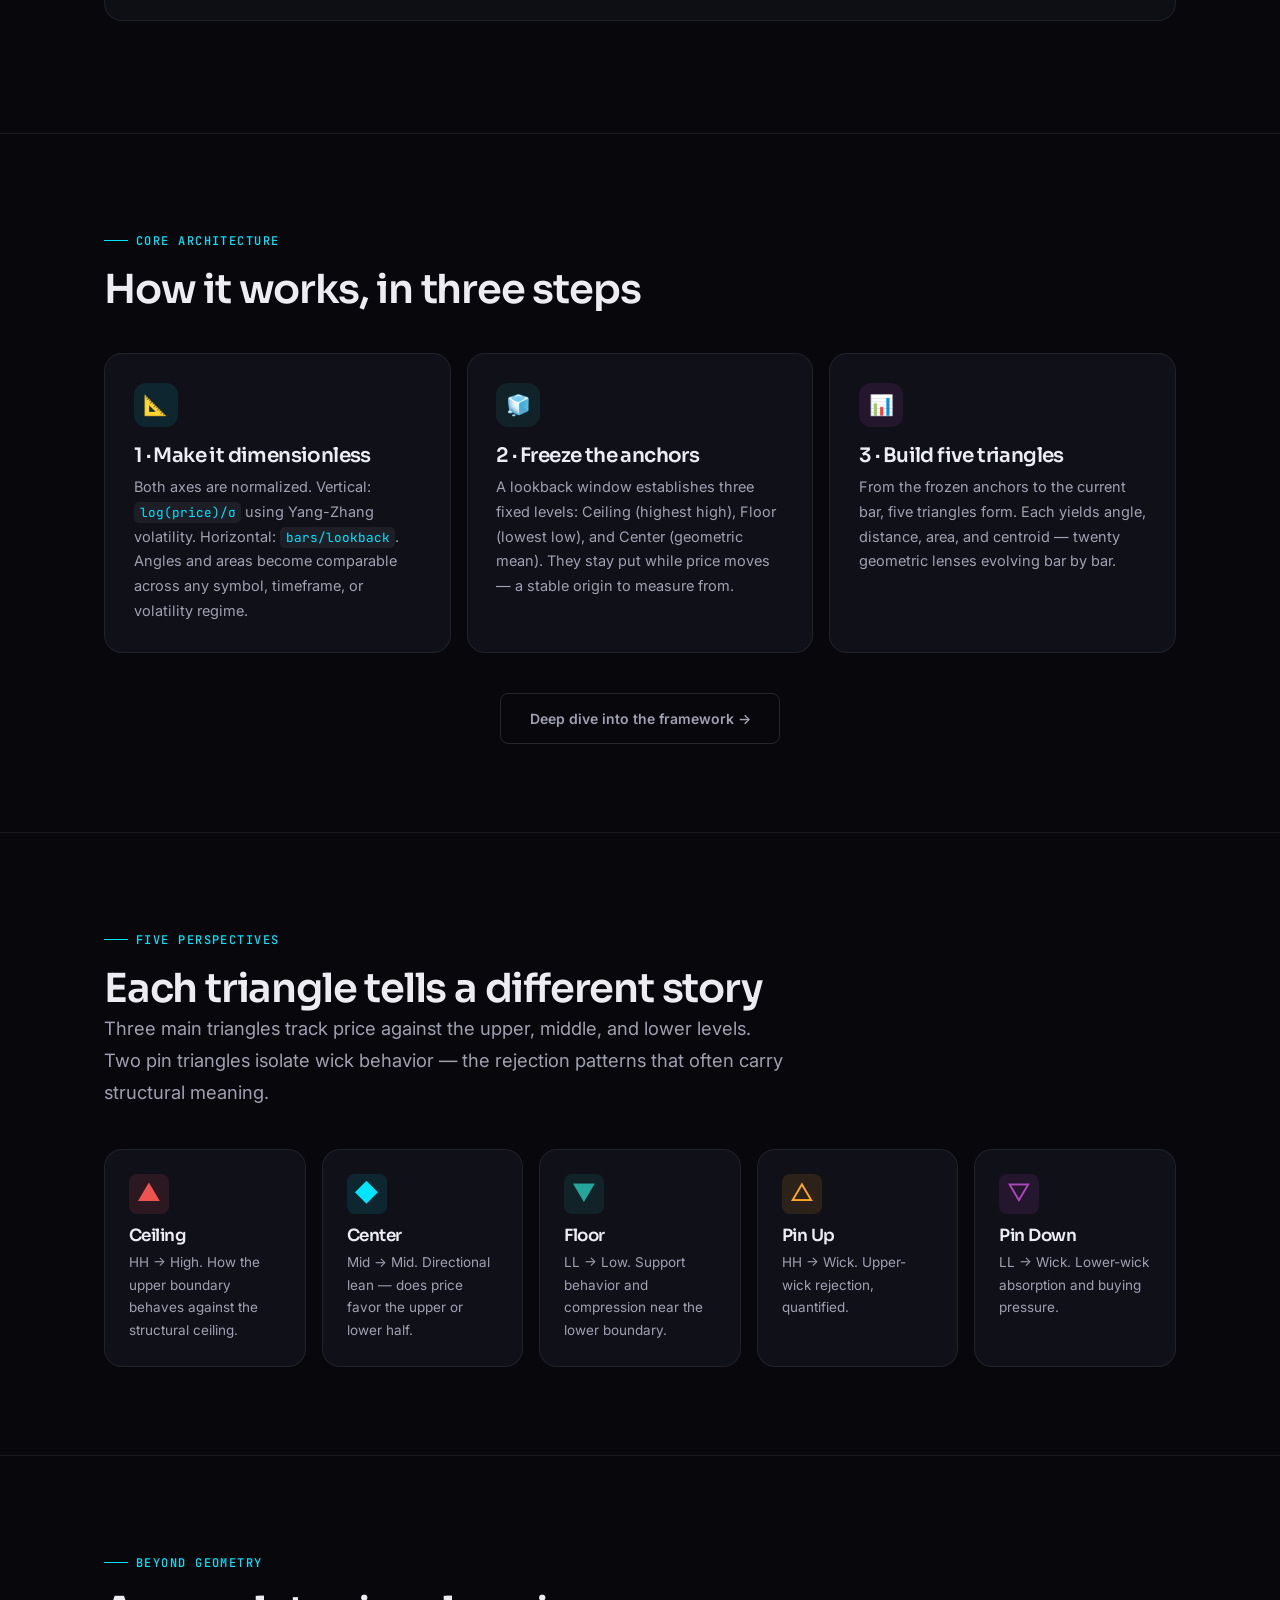
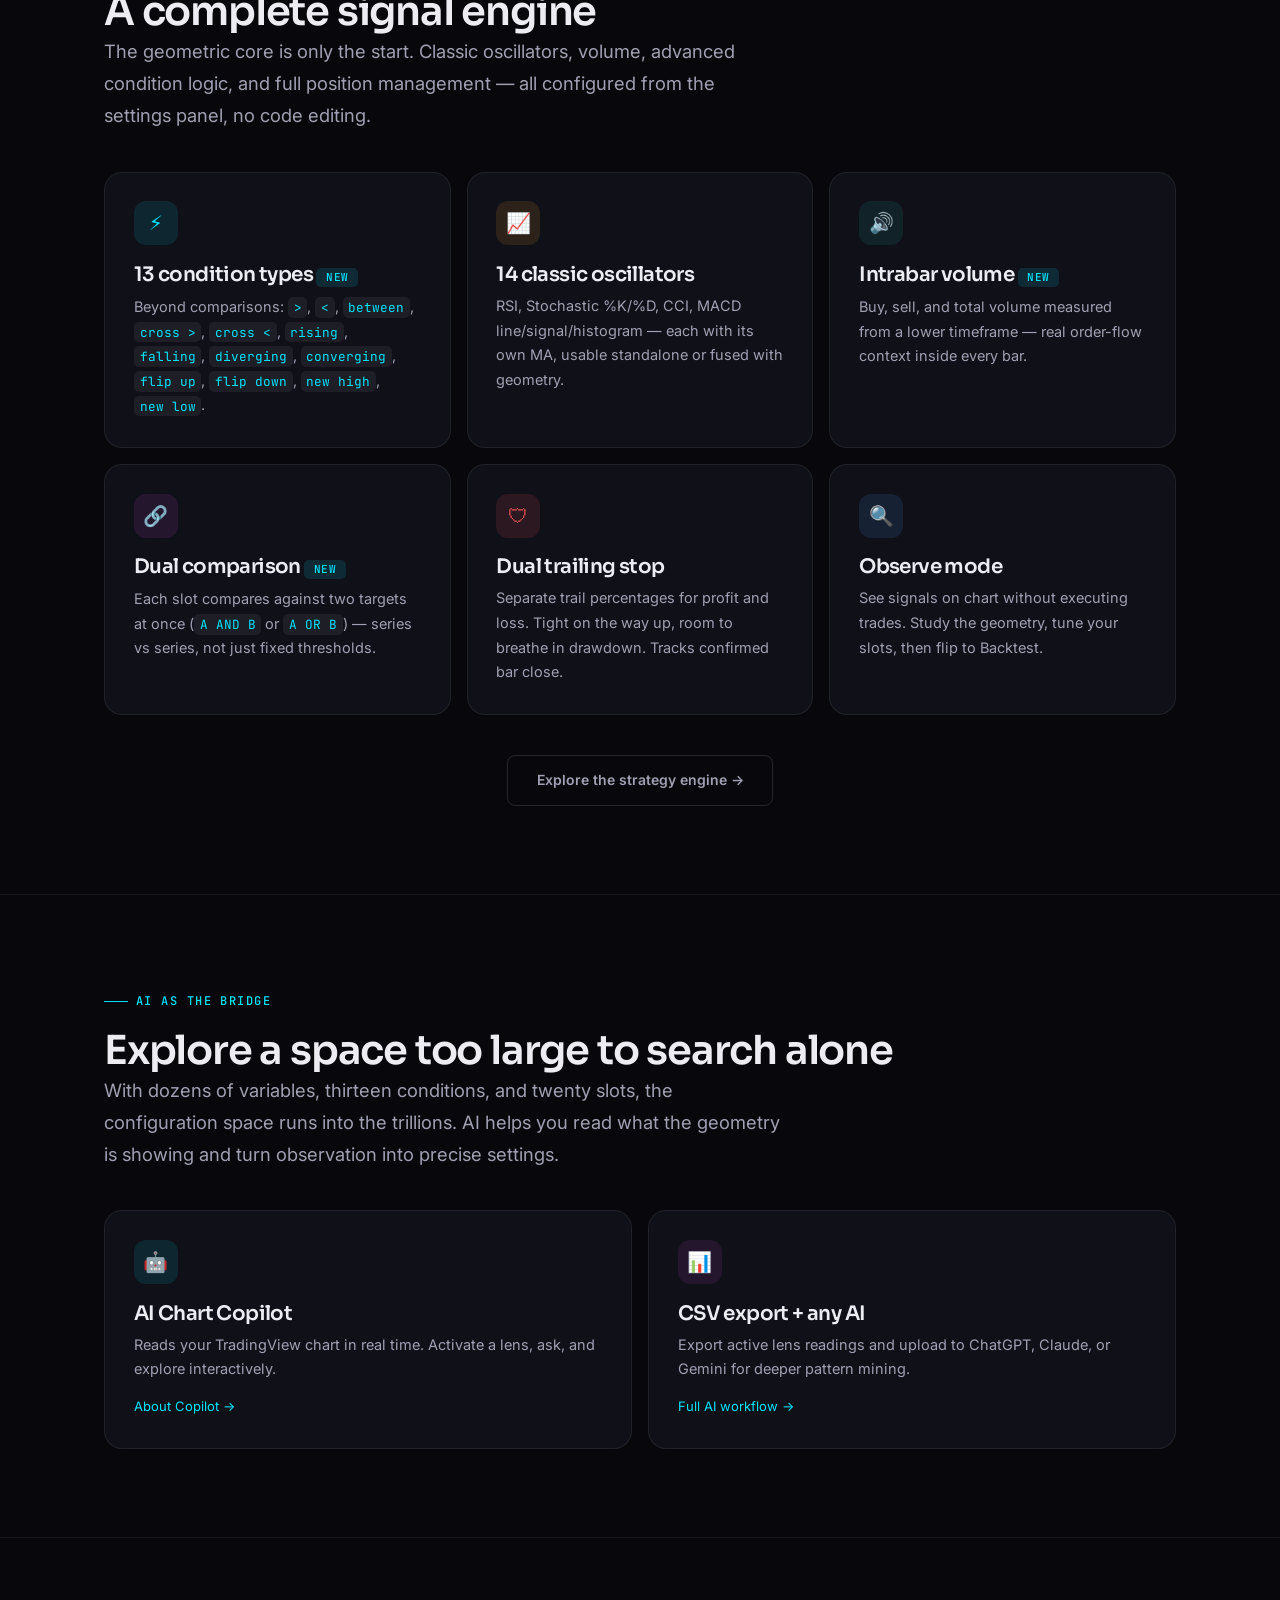
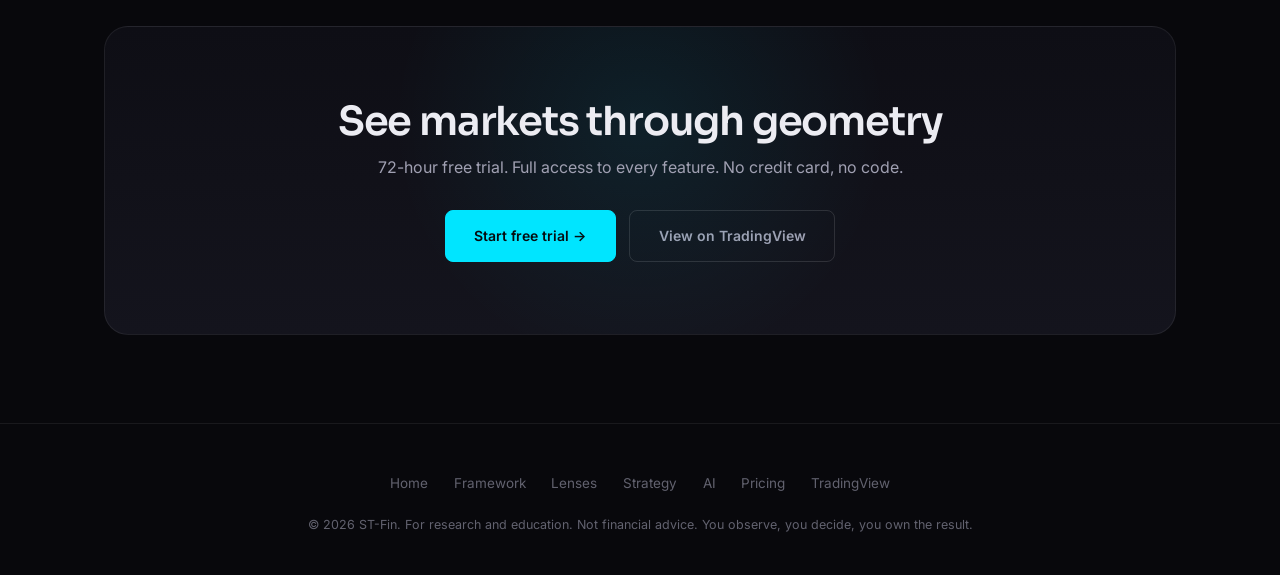
==== commit 67c4ea01: "Add files via upload update site" ====
--- a/index.html
+++ b/index.html
@@ -1,361 +1,261 @@
 <!DOCTYPE html>
 <html lang="en">
 <head>
-  <meta charset="UTF-8">
-  <meta name="viewport" content="width=device-width, initial-scale=1.0">
-  <title>ST-Fin — AI-Assisting Geometric Strategy for TradingView</title>
-  <meta name="description" content="Measure markets through geometry. 20 geometric lenses, 5 triangles, ICS normalization. A TradingView strategy built for AI-assisted exploration.">
-  <link rel="stylesheet" href="css/style.css">
-  <style>
-    .tri-canvas { position:absolute; inset:0; z-index:0; pointer-events:none; overflow:hidden; }
-    .tri-shape {
-      position:absolute; width:0; height:0; opacity:0.035;
-      border-left: 60px solid transparent; border-right: 60px solid transparent;
-    }
-    .tri-shape.t1 { border-bottom:100px solid var(--ceil); top:15%; left:10%; transform:rotate(15deg); }
-    .tri-shape.t2 { border-bottom:80px solid var(--center); top:30%; right:15%; transform:rotate(-20deg); }
-    .tri-shape.t3 { border-bottom:120px solid var(--floor); bottom:20%; left:30%; transform:rotate(5deg); }
-    .tri-shape.t4 { border-bottom:70px solid var(--pin-up); top:60%; right:8%; transform:rotate(35deg); }
-    .tri-shape.t5 { border-bottom:90px solid var(--pin-dn); bottom:10%; right:40%; transform:rotate(-10deg); }
-
-    .feature-icon-row {
-      display:flex; gap:16px; margin-bottom:40px; flex-wrap:wrap;
-    }
-    .feature-icon-item {
-      display:flex; align-items:center; gap:8px; font-family:var(--font-display);
-      font-size:14px; color:var(--text-2); font-weight:500;
-    }
-    .feature-icon-item .dot {
-      width:10px; height:10px; border-radius:50%; flex-shrink:0;
-    }
-  </style>
+<meta charset="UTF-8">
+<meta name="viewport" content="width=device-width, initial-scale=1.0">
+<meta name="description" content="ST-Fin measures markets through geometry. Five triangles, 20 geometric lenses, classic oscillators, volume, 13 condition types, quorum-based signals. A TradingView strategy built for AI-assisted exploration.">
+<title>ST-Fin · AI-Assisting Geometric Strategy for TradingView</title>
+<link rel="stylesheet" href="style.css">
 </head>
 <body>
 
-<!-- ── Navigation ── -->
 <nav class="nav">
-  <div class="nav-inner">
-    <a href="index.html" class="nav-logo"><img src="logo.webp" alt="Smart Trader AI"></a>
+  <div class="nav-in">
+    <a href="index.html" class="nav-logo"><b>ST-Fin</b></a>
+    <button class="nav-tg" onclick="document.querySelector('.nav-links').classList.toggle('open')" aria-label="Menu">&#9776;</button>
     <div class="nav-links">
-      <a href="index.html">Home</a>
+      <a href="index.html" class="on">Home</a>
       <a href="framework.html">Framework</a>
-      <a href="lenses.html">20 Lenses</a>
+      <a href="lenses.html">Lenses</a>
       <a href="strategy.html">Strategy</a>
-      <a href="ai.html">AI Integration</a>
+      <a href="ai.html">AI</a>
       <a href="pricing.html" class="nav-cta">Get Access</a>
     </div>
-    <button class="nav-toggle" aria-label="Menu">☰</button>
   </div>
 </nav>
-<div class="nav-mobile">
-  <a href="index.html">Home</a>
-  <a href="framework.html">Framework</a>
-  <a href="lenses.html">20 Lenses</a>
-  <a href="strategy.html">Strategy</a>
-  <a href="ai.html">AI Integration</a>
-  <a href="pricing.html">Get Access</a>
-</div>
-
-<!-- ── Hero ── -->
+<div class="spacer"></div>
+
+<!-- ═══ Hero ═══ -->
 <section class="hero">
-  <div class="hero-bg"></div>
-  <div class="tri-canvas">
-    <div class="tri-shape t1"></div>
-    <div class="tri-shape t2"></div>
-    <div class="tri-shape t3"></div>
-    <div class="tri-shape t4"></div>
-    <div class="tri-shape t5"></div>
-  </div>
-  <div class="hero-inner">
-    <img src="logo.webp" alt="Smart Trader AI — Geometric Strategy" class="hero-logo fade-up">
-    <div class="hero-badge fade-up d1">△ TradingView Strategy · Pine Script v6</div>
-    <h1 class="fade-up d2">
-      Measure Markets<br>Through <span class="accent">Geometry</span>
-    </h1>
-    <p class="subtitle fade-up d3">
-      Five triangles. Four metrics. Twenty geometric lenses.
-      A TradingView strategy that translates price into structured measurement,
-      designed for AI-assisted exploration.
-    </p>
-
-    <div class="feature-icon-row fade-up d4">
-      <div class="feature-icon-item"><div class="dot" style="background:var(--ceil)"></div> Ceiling</div>
-      <div class="feature-icon-item"><div class="dot" style="background:var(--center)"></div> Center</div>
-      <div class="feature-icon-item"><div class="dot" style="background:var(--floor)"></div> Floor</div>
-      <div class="feature-icon-item"><div class="dot" style="background:var(--pin-up)"></div> Pin Up</div>
-      <div class="feature-icon-item"><div class="dot" style="background:var(--pin-dn)"></div> Pin Down</div>
-    </div>
-
-    <div class="hero-btns fade-up d5">
-      <a href="pricing.html" class="btn btn-primary">Get Access →</a>
-      <a href="framework.html" class="btn btn-outline">Learn How It Works</a>
-    </div>
-  </div>
-</section>
-
-<!-- ── Stats ── -->
-<section class="section" style="padding-top:40px; padding-bottom:40px;">
-  <div class="section-inner">
-    <div class="stats">
-      <div class="stat observe">
-        <div class="stat-num">5</div>
-        <div class="stat-label">Triangle Types</div>
-      </div>
-      <div class="stat observe">
-        <div class="stat-num">20</div>
-        <div class="stat-label">Geometric Lenses</div>
-      </div>
-      <div class="stat observe">
-        <div class="stat-num">10<sup style="font-size:20px;">39</sup></div>
-        <div class="stat-label">Configuration Space</div>
-      </div>
-      <div class="stat observe">
-        <div class="stat-num">0</div>
-        <div class="stat-label">Code Editing Required</div>
-      </div>
-    </div>
-  </div>
-</section>
-
-<div class="divider"></div>
-
-<!-- ── What Is ST-Fin ── -->
-<section class="section">
-  <div class="section-inner">
-    <div class="section-label observe">The Idea</div>
-    <h2 class="section-title observe">What if price movement could be measured with geometry?</h2>
-    <p class="section-desc observe">
-      Instead of viewing price as a single line, ST-Fin examines market behavior through
-      triangular measurements: angle, distance, area, and centroid. The triangle is not
-      decorative — it is a structured measurement method that translates price movement
-      into geometric relationships you can test, tune, and explore.
-    </p>
-
-    <div class="snapshot observe">
-      <a href="https://www.tradingview.com/x/GjVeYplj/" target="_blank">
-        <img src="https://s3.tradingview.com/snapshots/g/GjVeYplj.png" alt="Five triangle types on chart" loading="lazy">
-      </a>
-      <div class="snapshot-caption">
-        Five triangle types drawn on a daily chart. Each connects a frozen reference level
-        to a specific point on the current candle, producing four independent geometric metrics.
-      </div>
-    </div>
-  </div>
-</section>
-
-<!-- ── Core Concepts ── -->
-<section class="section" style="background: var(--bg-1);">
-  <div class="section-inner">
-    <div class="section-label observe">Core Architecture</div>
-    <h2 class="section-title observe">How It Works — In Three Steps</h2>
-
-    <div class="card-grid">
-      <div class="card card-center observe">
-        <div class="card-icon">📐</div>
-        <h3>1. ICS Normalization</h3>
-        <p>
-          Both chart axes are made dimensionless.
-          Vertical: log(price) / σ (Yang-Zhang volatility).
-          Horizontal: bars / lookback.
-          This makes angles and areas comparable across symbols, timeframes, and volatility.
-        </p>
-      </div>
-      <div class="card card-floor observe">
-        <div class="card-icon">🧊</div>
-        <h3>2. Frozen Anchors</h3>
-        <p>
-          The strategy scans a lookback window and freezes three levels:
-          Ceiling (highest high), Floor (lowest low), Center (geometric mean).
-          These stay fixed while price moves around them — a stable origin for measurement.
-        </p>
-      </div>
-      <div class="card card-pnu observe">
-        <div class="card-icon">📊</div>
-        <h3>3. Five Triangles × Four Metrics</h3>
-        <p>
-          Five triangles are constructed from the frozen anchors to the current bar.
-          Each produces angle, distance, area, and centroid — 20 geometric lenses
-          that evolve continuously, bar by bar.
-        </p>
-      </div>
-    </div>
-
-    <div style="text-align:center; margin-top:40px;" class="observe">
-      <a href="framework.html" class="btn btn-outline">Deep Dive into the Framework →</a>
-    </div>
-  </div>
-</section>
-
-<!-- ── Five Triangles ── -->
-<section class="section">
-  <div class="section-inner">
-    <div class="section-label observe">Five Perspectives</div>
-    <h2 class="section-title observe">Each Triangle Tells a Different Story</h2>
-    <p class="section-desc observe">
-      Three main triangles track how price moves relative to the upper, middle, and lower reference levels.
-      Two pin triangles isolate the candle's wick behavior — rejection patterns that often carry structural meaning.
-    </p>
-
-    <div class="card-grid">
-      <div class="card card-ceil observe">
-        <div class="card-icon" style="background:rgba(239,83,80,0.12);">▲</div>
-        <h3 style="color:var(--ceil);">Ceiling (HH → High)</h3>
-        <p>Tracks how the market's upper boundary behaves relative to the structural ceiling. Compression toward zero signals proximity to the reference.</p>
-      </div>
-      <div class="card card-center observe">
-        <div class="card-icon" style="background:rgba(0,229,255,0.12);">◆</div>
-        <h3 style="color:var(--center);">Center (Mid → Mid)</h3>
-        <p>Measures the directional lean — whether price favors the upper or lower half of the frozen structure. Uses geometric mean for proportional weighting.</p>
-      </div>
-      <div class="card card-floor observe">
-        <div class="card-icon" style="background:rgba(38,166,154,0.12);">▼</div>
-        <h3 style="color:var(--floor);">Floor (LL → Low)</h3>
-        <p>Tracks support behavior, compression near the lower boundary, or gradual lift away from the structural low.</p>
-      </div>
-      <div class="card card-pnu observe">
-        <div class="card-icon" style="background:rgba(255,152,0,0.12);">△</div>
-        <h3 style="color:var(--pin-up);">Pin Up (HH → Wick)</h3>
-        <p>Isolates upper wick rejection. A long upper shadow near the ceiling produces a geometric spike — quantified rejection from the upper zone.</p>
-      </div>
-      <div class="card card-pnd observe">
-        <div class="card-icon" style="background:rgba(171,71,188,0.12);">▽</div>
-        <h3 style="color:var(--pin-dn);">Pin Down (LL → Wick)</h3>
-        <p>Captures lower wick absorption. Measures buying pressure at the bottom of candles relative to the frozen floor.</p>
-      </div>
-    </div>
-  </div>
-</section>
-
-<!-- ── 20 Lenses Preview ── -->
-<section class="section" style="background: var(--bg-1);">
-  <div class="section-inner">
-    <div class="section-label observe">20 Geometric Lenses</div>
-    <h2 class="section-title observe">Raw Measurements. No Smoothing. No Filtering.</h2>
-    <p class="section-desc observe">
-      Every lens plots the unaltered geometric output in the oscillator pane.
-      What you see is exactly what the triangle produced inside the ICS framework —
-      angles, distances, areas, and centroids as they were measured.
-    </p>
-
-    <div class="snapshot observe">
-      <a href="https://www.tradingview.com/x/tqj0DSrs/" target="_blank">
-        <img src="https://s3.tradingview.com/snapshots/t/tqj0DSrs.png" alt="20 lenses oscillator pane" loading="lazy">
-      </a>
-      <div class="snapshot-caption">
-        Four metrics × five triangles = twenty continuous geometric readings in the oscillator pane.
-      </div>
-    </div>
-
-    <div style="text-align:center; margin-top:32px;" class="observe">
-      <a href="lenses.html" class="btn btn-outline">Explore All 20 Lenses →</a>
-    </div>
-  </div>
-</section>
-
-<!-- ── Strategy System ── -->
-<section class="section">
-  <div class="section-inner">
-    <div class="section-label observe">From Observation to Action</div>
-    <h2 class="section-title observe">20 Configurable Condition Slots</h2>
-    <p class="section-desc observe">
-      Each slot monitors any lens with five condition types and seven side options.
-      A quorum system lets you control how many must agree before a signal fires —
-      from permissive (any one) to restrictive (all must pass).
-    </p>
-
-    <div class="card-grid" style="grid-template-columns: repeat(auto-fit, minmax(220px, 1fr));">
-      <div class="card observe">
-        <div class="stat-num" style="font-size:32px; margin-bottom:8px;">700</div>
-        <p style="font-size:14px;">Configurations per slot<br><span style="color:var(--text-3);">20 vars × 5 conditions × 7 sides</span></p>
-      </div>
-      <div class="card observe">
-        <div class="stat-num" style="font-size:32px; margin-bottom:8px;">245K</div>
-        <p style="font-size:14px;">With 2 active slots<br><span style="color:var(--text-3);">Structural combinations only</span></p>
-      </div>
-      <div class="card observe">
-        <div class="stat-num" style="font-size:32px; margin-bottom:8px;">1.4T</div>
-        <p style="font-size:14px;">With 5 active slots<br><span style="color:var(--text-3);">Before threshold tuning</span></p>
-      </div>
-      <div class="card observe">
-        <div class="stat-num" style="font-size:32px; margin-bottom:8px;">∞</div>
-        <p style="font-size:14px;">Continuous thresholds<br><span style="color:var(--text-3);">The floor, not the ceiling</span></p>
-      </div>
-    </div>
-
-    <div style="text-align:center; margin-top:40px;" class="observe">
-      <a href="strategy.html" class="btn btn-outline">Learn the Strategy System →</a>
-    </div>
-  </div>
-</section>
-
-<!-- ── AI Bridge ── -->
-<section class="section" style="background: var(--bg-1);">
-  <div class="section-inner">
-    <div class="section-label observe">AI as the Bridge</div>
-    <h2 class="section-title observe">Navigate the Space No Human Can Explore Manually</h2>
-    <p class="section-desc observe">
-      With 10<sup>39</sup> structural combinations, manual exploration hits a wall.
-      TradingView's AI Chart Copilot reads your chart in real time and helps you
-      interpret what the geometry is showing — turning a combinatorial search
-      into a guided conversation.
-    </p>
-
-    <div class="card-grid" style="grid-template-columns: repeat(auto-fit, minmax(340px, 1fr));">
-      <div class="card observe">
-        <div class="card-icon" style="background:rgba(0,229,255,0.12);">🤖</div>
-        <h3>AI Chart Copilot</h3>
-        <p>Works directly alongside your TradingView charts in the browser. Activate lenses, ask the Copilot to analyze — interactive exploration in real time.</p>
-        <div style="margin-top:16px;">
-          <a href="https://www.tradingview.com/blog/en/tradingview-ai-chart-copilot-beta-57730/" target="_blank" class="btn btn-outline" style="font-size:13px; padding:8px 16px;">Learn About Copilot →</a>
-        </div>
-      </div>
-      <div class="card observe">
-        <div class="card-icon" style="background:rgba(255,152,0,0.12);">📊</div>
-        <h3>CSV Export</h3>
-        <p>Export active lens readings as portable numerical data for deeper analysis. Each enabled lens appears as a named column alongside timestamp and price.</p>
-        <div style="margin-top:16px;">
-          <a href="ai.html" class="btn btn-outline" style="font-size:13px; padding:8px 16px;">Full AI Workflow →</a>
-        </div>
-      </div>
-    </div>
-  </div>
-</section>
-
-<!-- ── CTA ── -->
-<section class="section" style="text-align:center;">
-  <div class="section-inner">
-    <h2 class="section-title observe" style="max-width:600px; margin:0 auto 20px;">
-      Ready to See Markets Through Geometry?
-    </h2>
-    <p class="section-desc observe" style="margin:0 auto 40px; text-align:center;">
-      72-hour free trial. Full access to all features. No code editing required.
-    </p>
-    <div class="observe" style="display:flex; justify-content:center; gap:14px; flex-wrap:wrap;">
-      <a href="pricing.html" class="btn btn-primary">Get Access →</a>
-      <a href="https://www.tradingview.com/script/7VaVDKeE-Smart-Trader-Final-Episode-AI-Assisting-Geometric-Strategy/" target="_blank" class="btn btn-outline">View on TradingView</a>
-    </div>
-  </div>
-</section>
-
-<!-- ── Footer ── -->
+  <div class="wrap">
+    <div class="pill"><span class="live"></span> TradingView Strategy · Pine Script v6</div>
+    <h1>Measure markets through<br><span class="grad">geometry</span></h1>
+    <p class="lead">Five triangles. Four metrics each. Twenty geometric lenses, fourteen classic oscillators, intrabar volume, and seven price series &mdash; combined through twenty configurable slots with quorum-based signals.</p>
+    <div class="btn-row">
+      <a href="pricing.html" class="btn btn-pri">Start free trial &rarr;</a>
+      <a href="framework.html" class="btn btn-gh">See how it works</a>
+    </div>
+  </div>
+</section>
+
+<!-- ═══ Live ICS Demo ═══ -->
+<section class="sec sec-line">
+  <div class="wrap">
+    <span class="eyebrow">Live demo</span>
+    <h2>Watch the geometry breathe</h2>
+    <p class="lead" style="margin-bottom:.5rem">Drag the price slider. The triangle redraws in real time, and its angle, distance, and area update with it. This is the core idea &mdash; price movement translated into geometry.</p>
+
+    <div class="demo">
+      <div class="demo-head"><span class="dot"></span><b>ICS triangle · interactive</b></div>
+      <div class="ctrl">
+        <label>Current price</label>
+        <input type="range" min="0" max="100" value="65" id="h-price">
+        <span class="v" id="h-price-v">—</span>
+      </div>
+      <div class="ctrl">
+        <label>Volatility (&sigma;)</label>
+        <input type="range" min="20" max="100" value="50" id="h-vol">
+        <span class="v" id="h-vol-v">—</span>
+      </div>
+      <div class="canvas-box" style="height:340px"><canvas id="h-canvas"></canvas></div>
+      <div class="legend">
+        <span><span class="d" style="background:var(--red)"></span> Ceiling anchor</span>
+        <span><span class="d" style="background:var(--cyan)"></span> Current price</span>
+        <span><span class="l" style="background:var(--amber)"></span> Angle (&theta;)</span>
+      </div>
+      <div class="readout" id="h-readout">—</div>
+    </div>
+  </div>
+</section>
+
+<!-- ═══ Three steps ═══ -->
+<section class="sec sec-line">
+  <div class="wrap">
+    <span class="eyebrow">Core architecture</span>
+    <h2>How it works, in three steps</h2>
+    <div class="grid g3" style="margin-top:2.5rem">
+      <div class="card">
+        <div class="ico ico-cyan">&#x1F4D0;</div>
+        <h3>1 · Make it dimensionless</h3>
+        <p>Both axes are normalized. Vertical: <code>log(price)/&sigma;</code> using Yang-Zhang volatility. Horizontal: <code>bars/lookback</code>. Angles and areas become comparable across any symbol, timeframe, or volatility regime.</p>
+      </div>
+      <div class="card">
+        <div class="ico ico-green">&#x1F9CA;</div>
+        <h3>2 · Freeze the anchors</h3>
+        <p>A lookback window establishes three fixed levels: Ceiling (highest high), Floor (lowest low), and Center (geometric mean). They stay put while price moves &mdash; a stable origin to measure from.</p>
+      </div>
+      <div class="card">
+        <div class="ico ico-purple">&#x1F4CA;</div>
+        <h3>3 · Build five triangles</h3>
+        <p>From the frozen anchors to the current bar, five triangles form. Each yields angle, distance, area, and centroid &mdash; twenty geometric lenses evolving bar by bar.</p>
+      </div>
+    </div>
+    <div style="text-align:center;margin-top:2.5rem"><a href="framework.html" class="btn btn-gh">Deep dive into the framework &rarr;</a></div>
+  </div>
+</section>
+
+<!-- ═══ Five triangles ═══ -->
+<section class="sec sec-line">
+  <div class="wrap">
+    <span class="eyebrow">Five perspectives</span>
+    <h2>Each triangle tells a different story</h2>
+    <p class="lead">Three main triangles track price against the upper, middle, and lower levels. Two pin triangles isolate wick behavior &mdash; the rejection patterns that often carry structural meaning.</p>
+    <div class="grid g5" style="margin-top:2.5rem">
+      <div class="tri"><div class="tri-sym r">&#x25B2;</div><h3>Ceiling</h3><p>HH &rarr; High. How the upper boundary behaves against the structural ceiling.</p></div>
+      <div class="tri"><div class="tri-sym c">&#x25C6;</div><h3>Center</h3><p>Mid &rarr; Mid. Directional lean &mdash; does price favor the upper or lower half.</p></div>
+      <div class="tri"><div class="tri-sym g">&#x25BC;</div><h3>Floor</h3><p>LL &rarr; Low. Support behavior and compression near the lower boundary.</p></div>
+      <div class="tri"><div class="tri-sym a">&#x25B3;</div><h3>Pin Up</h3><p>HH &rarr; Wick. Upper-wick rejection, quantified.</p></div>
+      <div class="tri"><div class="tri-sym p">&#x25BD;</div><h3>Pin Down</h3><p>LL &rarr; Wick. Lower-wick absorption and buying pressure.</p></div>
+    </div>
+  </div>
+</section>
+
+<!-- ═══ Complete engine ═══ -->
+<section class="sec sec-line">
+  <div class="wrap">
+    <span class="eyebrow">Beyond geometry</span>
+    <h2>A complete signal engine</h2>
+    <p class="lead">The geometric core is only the start. Classic oscillators, volume, advanced condition logic, and full position management &mdash; all configured from the settings panel, no code editing.</p>
+    <div class="grid g3" style="margin-top:2.5rem">
+      <div class="card"><div class="ico ico-cyan">&#x26A1;</div><h3>13 condition types <span class="tag tag-new">new</span></h3><p>Beyond comparisons: <code>&gt;</code>, <code>&lt;</code>, <code>between</code>, <code>cross&nbsp;&gt;</code>, <code>cross&nbsp;&lt;</code>, <code>rising</code>, <code>falling</code>, <code>diverging</code>, <code>converging</code>, <code>flip&nbsp;up</code>, <code>flip&nbsp;down</code>, <code>new&nbsp;high</code>, <code>new&nbsp;low</code>.</p></div>
+      <div class="card"><div class="ico ico-amber">&#x1F4C8;</div><h3>14 classic oscillators</h3><p>RSI, Stochastic %K/%D, CCI, MACD line/signal/histogram &mdash; each with its own MA, usable standalone or fused with geometry.</p></div>
+      <div class="card"><div class="ico ico-green">&#x1F50A;</div><h3>Intrabar volume <span class="tag tag-new">new</span></h3><p>Buy, sell, and total volume measured from a lower timeframe &mdash; real order-flow context inside every bar.</p></div>
+      <div class="card"><div class="ico ico-purple">&#x1F517;</div><h3>Dual comparison <span class="tag tag-new">new</span></h3><p>Each slot compares against two targets at once (<code>A&nbsp;AND&nbsp;B</code> or <code>A&nbsp;OR&nbsp;B</code>) &mdash; series vs series, not just fixed thresholds.</p></div>
+      <div class="card"><div class="ico ico-red">&#x1F6E1;</div><h3>Dual trailing stop</h3><p>Separate trail percentages for profit and loss. Tight on the way up, room to breathe in drawdown. Tracks confirmed bar close.</p></div>
+      <div class="card"><div class="ico ico-blue">&#x1F50D;</div><h3>Observe mode</h3><p>See signals on chart without executing trades. Study the geometry, tune your slots, then flip to Backtest.</p></div>
+    </div>
+    <div style="text-align:center;margin-top:2.5rem"><a href="strategy.html" class="btn btn-gh">Explore the strategy engine &rarr;</a></div>
+  </div>
+</section>
+
+<!-- ═══ AI ═══ -->
+<section class="sec sec-line">
+  <div class="wrap">
+    <span class="eyebrow">AI as the bridge</span>
+    <h2>Explore a space too large to search alone</h2>
+    <p class="lead">With dozens of variables, thirteen conditions, and twenty slots, the configuration space runs into the trillions. AI helps you read what the geometry is showing and turn observation into precise settings.</p>
+    <div class="grid g2" style="margin-top:2.5rem">
+      <div class="card"><div class="ico ico-cyan">&#x1F916;</div><h3>AI Chart Copilot</h3><p>Reads your TradingView chart in real time. Activate a lens, ask, and explore interactively.</p><a href="https://www.tradingview.com/blog/en/tradingview-ai-chart-copilot-beta-57730/" style="font-size:13px;margin-top:.8rem;display:inline-block">About Copilot &rarr;</a></div>
+      <div class="card"><div class="ico ico-purple">&#x1F4CA;</div><h3>CSV export + any AI</h3><p>Export active lens readings and upload to ChatGPT, Claude, or Gemini for deeper pattern mining.</p><a href="ai.html" style="font-size:13px;margin-top:.8rem;display:inline-block">Full AI workflow &rarr;</a></div>
+    </div>
+  </div>
+</section>
+
+<!-- ═══ CTA ═══ -->
+<section class="sec sec-line">
+  <div class="wrap">
+    <div class="cta">
+      <h2>See markets through geometry</h2>
+      <p class="muted" style="position:relative">72-hour free trial. Full access to every feature. No credit card, no code.</p>
+      <div class="btn-row" style="margin-top:1.8rem">
+        <a href="pricing.html" class="btn btn-pri">Start free trial &rarr;</a>
+        <a href="https://www.tradingview.com/script/7VaVDKeE-Smart-Trader-Final-Episode-AI-Assisting-Geometric-Strategy/" class="btn btn-gh">View on TradingView</a>
+      </div>
+    </div>
+  </div>
+</section>
+
 <footer class="footer">
-  <div class="footer-inner">
-    <div class="footer-links">
-      <a href="index.html">Home</a>
-      <a href="framework.html">Framework</a>
-      <a href="lenses.html">20 Lenses</a>
-      <a href="strategy.html">Strategy</a>
-      <a href="ai.html">AI Integration</a>
-      <a href="pricing.html">Pricing</a>
-      <a href="https://www.tradingview.com/u/ata_sabanci/" target="_blank">TradingView</a>
-      <a href="https://x.com/sabanci_ata" target="_blank">X (Twitter)</a>
-    </div>
-    <p class="footer-copy">
-      © 2026 ST-Fin by ata_sabanci. Not financial advice. You observe. You decide. You own the result.
-    </p>
+  <div class="wrap">
+    <div class="foot-links">
+      <a href="index.html">Home</a><a href="framework.html">Framework</a><a href="lenses.html">Lenses</a><a href="strategy.html">Strategy</a><a href="ai.html">AI</a><a href="pricing.html">Pricing</a>
+      <a href="https://www.tradingview.com/script/7VaVDKeE-Smart-Trader-Final-Episode-AI-Assisting-Geometric-Strategy/">TradingView</a>
+    </div>
+    <p>&copy; 2026 ST-Fin. For research and education. Not financial advice. You observe, you decide, you own the result.</p>
   </div>
 </footer>
 
-<script src="js/main.js"></script>
+<script>
+// ─── Reveal on scroll ───
+const io=new IntersectionObserver(es=>es.forEach(e=>{if(e.isIntersecting)e.target.classList.add('in')}),{threshold:.12});
+document.querySelectorAll('.card,.tri,.demo').forEach(el=>{el.classList.add('reveal');io.observe(el)});
+
+// ─── Live ICS triangle demo ───
+(function(){
+  const cv=document.getElementById('h-canvas'),ctx=cv.getContext('2d');
+  const pS=document.getElementById('h-price'),vS=document.getElementById('h-vol');
+  const pV=document.getElementById('h-price-v'),vV=document.getElementById('h-vol-v');
+  const ro=document.getElementById('h-readout');
+
+  function draw(){
+    const dpr=window.devicePixelRatio||1;
+    const r=cv.parentElement.getBoundingClientRect();
+    cv.width=r.width*dpr;cv.height=r.height*dpr;
+    cv.style.width=r.width+'px';cv.style.height=r.height+'px';
+    ctx.setTransform(dpr,0,0,dpr,0,0);
+    const W=r.width,H=r.height;
+    ctx.clearRect(0,0,W,H);
+
+    const pad={t:30,b:40,l:55,r:30};
+    const cW=W-pad.l-pad.r,cH=H-pad.t-pad.b;
+
+    // Price domain 0..100 mapped; anchor (ceiling) fixed near top
+    const priceVal=+pS.value;       // 0..100
+    const vol=+vS.value;            // 20..100
+    pV.textContent=priceVal.toFixed(0);
+    vV.textContent=(vol/100).toFixed(2);
+
+    // anchor at price=90 (ceiling), current price = slider
+    const anchorPrice=90;
+    const xA=pad.l, xB=pad.l+cW;
+    const yOf=v=>pad.t+(1-v/100)*cH;
+    const yA=yOf(anchorPrice), yB=yOf(priceVal);
+
+    // grid
+    ctx.strokeStyle='rgba(255,255,255,0.05)';ctx.lineWidth=.5;
+    ctx.font='11px monospace';ctx.fillStyle='rgba(255,255,255,0.25)';ctx.textAlign='right';
+    for(let v=0;v<=100;v+=20){ctx.beginPath();ctx.moveTo(pad.l,yOf(v));ctx.lineTo(W-pad.r,yOf(v));ctx.stroke();ctx.fillText(v.toFixed(0),pad.l-8,yOf(v)+4)}
+
+    // anchor horizontal line
+    ctx.strokeStyle='rgba(239,83,80,0.5)';ctx.setLineDash([5,4]);ctx.lineWidth=1;
+    ctx.beginPath();ctx.moveTo(xA,yA);ctx.lineTo(xB,yA);ctx.stroke();ctx.setLineDash([]);
+
+    // triangle fill
+    ctx.fillStyle='rgba(0,229,255,0.07)';
+    ctx.beginPath();ctx.moveTo(xA,yA);ctx.lineTo(xB,yA);ctx.lineTo(xB,yB);ctx.closePath();ctx.fill();
+
+    // triangle edges
+    ctx.strokeStyle='rgba(0,229,255,0.35)';ctx.lineWidth=1;
+    ctx.beginPath();ctx.moveTo(xB,yA);ctx.lineTo(xB,yB);ctx.stroke();           // vertical leg
+    ctx.strokeStyle='var(--cyan)';
+    // hypotenuse (angle line) in amber
+    ctx.strokeStyle='#ffa726';ctx.lineWidth=2;
+    ctx.beginPath();ctx.moveTo(xA,yA);ctx.lineTo(xB,yB);ctx.stroke();
+
+    // angle arc at anchor
+    const dx=xB-xA, dy=yB-yA;
+    const ang=Math.atan2(-(dy),dx);  // screen y inverted
+    ctx.strokeStyle='rgba(255,167,38,0.6)';ctx.lineWidth=1.5;
+    ctx.beginPath();ctx.arc(xA,yA,34,ang<0?ang:0,ang<0?0:ang,ang<0);ctx.stroke();
+
+    // anchor point
+    ctx.fillStyle='#ef5350';ctx.beginPath();ctx.arc(xA,yA,6,0,7);ctx.fill();
+    ctx.fillStyle='#ef5350';ctx.textAlign='left';ctx.font='500 12px system-ui';
+    ctx.fillText('Ceiling',xA+10,yA-10);
+
+    // current price point
+    ctx.fillStyle='#00e5ff';ctx.beginPath();ctx.arc(xB,yB,6,0,7);ctx.fill();
+    ctx.strokeStyle='rgba(0,229,255,0.3)';ctx.lineWidth=2;ctx.beginPath();ctx.arc(xB,yB,11,0,7);ctx.stroke();
+    ctx.fillStyle='#00e5ff';ctx.textAlign='right';
+    ctx.fillText('Price',xB-12,yB-10);
+
+    // ICS computed values
+    const sig=Math.max(vol/100,0.01);
+    const logA=Math.log(anchorPrice+10)/sig;
+    const logB=Math.log(priceVal+10)/sig;
+    const dyICS=logB-logA;
+    const dxICS=1.0;
+    const theta=Math.atan(dyICS/dxICS)*180/Math.PI;
+    const area=0.5*Math.abs(dyICS)*Math.abs(dxICS);
+
+    ro.innerHTML='Angle <b>&theta; = '+theta.toFixed(1)+'&deg;</b> &nbsp;·&nbsp; Distance <b>'+dyICS.toFixed(2)+'</b> &nbsp;·&nbsp; Area <b>'+area.toFixed(2)+'</b>. '+
+      (priceVal>=anchorPrice?'Price has broken the ceiling &mdash; the framework would reset.':'Lower volatility steepens the angle; higher volatility flattens it. Move price toward the ceiling and the angle climbs.');
+  }
+  pS.addEventListener('input',draw);
+  vS.addEventListener('input',draw);
+  window.addEventListener('resize',draw);
+  draw();
+})();
+</script>
 </body>
 </html>
--- a/style.css
+++ b/style.css
@@ -0,0 +1,297 @@
+/* ═══════════════════════════════════════════════════════════
+   ST-Fin · Shared Stylesheet
+   Dark · Geometric · Editorial
+   ═══════════════════════════════════════════════════════════ */
+
+@import url('https://fonts.googleapis.com/css2?family=Sora:wght@300;400;500;600;700&family=Inter:wght@400;500;600&family=JetBrains+Mono:wght@400;500&display=swap');
+
+*,*::before,*::after{margin:0;padding:0;box-sizing:border-box}
+
+:root{
+  /* Surfaces */
+  --bg:#08080c;
+  --bg-1:#0e0e15;
+  --bg-2:#14141d;
+  --bg-3:#1b1b26;
+  --bg-card:#101019;
+  --bg-glass:rgba(16,16,25,0.72);
+
+  /* Text */
+  --tx:#ececf2;
+  --tx-2:#a0a0b2;
+  --tx-3:#62626f;
+
+  /* Accents (triangle families) */
+  --cyan:#00e5ff;
+  --red:#ef5350;
+  --green:#26a69a;
+  --amber:#ffa726;
+  --purple:#ab47bc;
+  --blue:#42a5f5;
+
+  /* Borders */
+  --bd:rgba(255,255,255,0.07);
+  --bd-2:rgba(255,255,255,0.12);
+  --bd-cyan:rgba(0,229,255,0.25);
+
+  /* Effects */
+  --glow:0 0 40px rgba(0,229,255,0.10);
+  --shadow:0 20px 60px -20px rgba(0,0,0,0.6);
+
+  /* Type */
+  --f-display:'Sora',system-ui,sans-serif;
+  --f-body:'Inter',system-ui,sans-serif;
+  --f-mono:'JetBrains Mono',monospace;
+
+  --maxw:1120px;
+  --nav-h:64px;
+  --r-s:8px;
+  --r-m:12px;
+  --r-l:18px;
+  --r-xl:24px;
+  --ease:cubic-bezier(0.16,1,0.3,1);
+}
+
+html{scroll-behavior:smooth}
+body{
+  font-family:var(--f-body);
+  font-size:16px;line-height:1.7;
+  color:var(--tx);background:var(--bg);
+  -webkit-font-smoothing:antialiased;
+  overflow-x:hidden;
+}
+
+/* Animated background grid */
+body::before{
+  content:'';position:fixed;inset:0;z-index:-2;
+  background:
+    radial-gradient(ellipse 80% 50% at 50% -10%, rgba(0,229,255,0.07), transparent),
+    radial-gradient(ellipse 60% 40% at 90% 80%, rgba(171,71,188,0.05), transparent);
+  pointer-events:none;
+}
+body::after{
+  content:'';position:fixed;inset:0;z-index:-1;
+  background-image:
+    linear-gradient(var(--bd) 1px,transparent 1px),
+    linear-gradient(90deg,var(--bd) 1px,transparent 1px);
+  background-size:60px 60px;
+  mask-image:radial-gradient(ellipse 100% 60% at 50% 0%,#000 30%,transparent 75%);
+  -webkit-mask-image:radial-gradient(ellipse 100% 60% at 50% 0%,#000 30%,transparent 75%);
+  opacity:0.5;pointer-events:none;
+}
+
+a{color:var(--cyan);text-decoration:none;transition:opacity .2s}
+a:hover{opacity:.8}
+img{max-width:100%;height:auto;display:block}
+
+/* ─── Navigation ─── */
+.nav{
+  position:fixed;top:0;left:0;right:0;z-index:1000;height:var(--nav-h);
+  background:var(--bg-glass);backdrop-filter:blur(20px);-webkit-backdrop-filter:blur(20px);
+  border-bottom:1px solid var(--bd);
+  display:flex;align-items:center;justify-content:center;
+}
+.nav-in{max-width:var(--maxw);width:100%;padding:0 1.5rem;display:flex;align-items:center;justify-content:space-between}
+.nav-logo{display:flex;align-items:center;gap:.6rem}
+.nav-logo img{height:30px;width:auto}
+.nav-logo b{font-family:var(--f-display);font-weight:600;font-size:16px;letter-spacing:-.02em}
+.nav-links{display:flex;gap:2rem;align-items:center}
+.nav-links a{font-size:14px;font-weight:500;color:var(--tx-2);transition:color .2s;position:relative}
+.nav-links a:hover,.nav-links a.on{color:var(--tx);opacity:1}
+.nav-links a.on::after{content:'';position:absolute;bottom:-22px;left:0;right:0;height:2px;background:var(--cyan)}
+.nav-cta{background:var(--cyan)!important;color:#06060a!important;padding:.45rem 1.1rem;border-radius:var(--r-s);font-weight:600!important}
+.nav-cta:hover{opacity:1!important;background:#33ecff!important}
+.nav-tg{display:none;background:none;border:none;color:var(--tx-2);cursor:pointer;font-size:22px}
+
+/* ─── Layout ─── */
+.spacer{height:var(--nav-h)}
+.wrap{max-width:var(--maxw);margin:0 auto;padding:0 1.5rem}
+.sec{padding:5.5rem 0;position:relative}
+.sec-line{border-top:1px solid var(--bd)}
+
+/* ─── Type scale ─── */
+h1,h2,h3,h4{font-family:var(--f-display);font-weight:600;letter-spacing:-.03em;line-height:1.15}
+h1{font-size:clamp(2.4rem,6vw,4rem);font-weight:700}
+h2{font-size:clamp(1.7rem,4vw,2.5rem)}
+h3{font-size:1.25rem}
+h4{font-size:1.05rem;font-weight:500}
+
+.eyebrow{display:inline-flex;align-items:center;gap:.5rem;font-family:var(--f-mono);font-size:12px;font-weight:500;letter-spacing:.12em;text-transform:uppercase;color:var(--cyan);margin-bottom:1rem}
+.eyebrow::before{content:'';width:24px;height:1px;background:var(--cyan)}
+.lead{font-size:1.15rem;color:var(--tx-2);max-width:680px;line-height:1.75}
+.muted{color:var(--tx-2)}
+.mono{font-family:var(--f-mono)}
+
+/* ─── Hero ─── */
+.hero{padding:8rem 0 5rem;text-align:center;position:relative}
+.hero h1{margin-bottom:1.5rem}
+.hero h1 .grad{background:linear-gradient(120deg,var(--cyan),var(--purple) 80%);-webkit-background-clip:text;background-clip:text;-webkit-text-fill-color:transparent}
+.hero .lead{margin:0 auto}
+.pill{display:inline-flex;align-items:center;gap:.5rem;font-family:var(--f-mono);font-size:12px;letter-spacing:.08em;text-transform:uppercase;color:var(--tx-2);border:1px solid var(--bd);background:var(--bg-1);padding:.4rem 1rem;border-radius:100px;margin-bottom:2rem}
+.pill .live{width:7px;height:7px;border-radius:50%;background:var(--cyan);box-shadow:0 0 10px var(--cyan);animation:pulse 2s infinite}
+@keyframes pulse{0%,100%{opacity:1}50%{opacity:.4}}
+
+/* ─── Buttons ─── */
+.btn{display:inline-flex;align-items:center;gap:.5rem;font-family:var(--f-body);font-size:14px;font-weight:600;padding:.8rem 1.8rem;border-radius:var(--r-s);border:1px solid transparent;cursor:pointer;transition:all .25s var(--ease)}
+.btn-pri{background:var(--cyan);color:#06060a;border-color:var(--cyan)}
+.btn-pri:hover{background:#33ecff;border-color:#33ecff;opacity:1;transform:translateY(-1px)}
+.btn-gh{background:transparent;color:var(--tx-2);border-color:var(--bd-2)}
+.btn-gh:hover{border-color:var(--tx-3);color:var(--tx);opacity:1}
+.btn-row{display:flex;gap:.8rem;justify-content:center;margin-top:2.5rem;flex-wrap:wrap}
+
+/* ─── Stats ─── */
+.stats{display:grid;grid-template-columns:repeat(auto-fit,minmax(120px,1fr));gap:1px;margin-top:4rem;background:var(--bd);border:1px solid var(--bd);border-radius:var(--r-l);overflow:hidden}
+.stat{background:var(--bg-1);padding:1.6rem 1rem;text-align:center}
+.stat-n{font-family:var(--f-display);font-size:2rem;font-weight:700;letter-spacing:-.03em;background:linear-gradient(120deg,var(--cyan),var(--purple));-webkit-background-clip:text;background-clip:text;-webkit-text-fill-color:transparent}
+.stat-l{font-size:12px;color:var(--tx-3);margin-top:.3rem;font-weight:500}
+
+/* ─── Cards ─── */
+.grid{display:grid;gap:1rem}
+.g2{grid-template-columns:repeat(2,1fr)}
+.g3{grid-template-columns:repeat(3,1fr)}
+.g4{grid-template-columns:repeat(auto-fit,minmax(220px,1fr))}
+.g5{grid-template-columns:repeat(auto-fit,minmax(180px,1fr))}
+
+.card{background:var(--bg-card);border:1px solid var(--bd);border-radius:var(--r-l);padding:1.8rem;transition:border-color .3s,transform .3s,box-shadow .3s}
+.card:hover{border-color:var(--bd-cyan);transform:translateY(-2px);box-shadow:var(--glow)}
+.card h3{margin-bottom:.5rem}
+.card p{font-size:14.5px;color:var(--tx-2)}
+.ico{width:44px;height:44px;border-radius:var(--r-m);display:flex;align-items:center;justify-content:center;font-size:20px;margin-bottom:1.1rem}
+.ico-cyan{background:rgba(0,229,255,.1);color:var(--cyan)}
+.ico-red{background:rgba(239,83,80,.12);color:var(--red)}
+.ico-green{background:rgba(38,166,154,.12);color:var(--green)}
+.ico-amber{background:rgba(255,167,38,.12);color:var(--amber)}
+.ico-purple{background:rgba(171,71,188,.12);color:var(--purple)}
+.ico-blue{background:rgba(66,165,245,.12);color:var(--blue)}
+
+/* ─── Triangle cards ─── */
+.tri{background:var(--bg-card);border:1px solid var(--bd);border-radius:var(--r-l);padding:1.5rem;transition:border-color .3s,transform .3s}
+.tri:hover{border-color:var(--bd-cyan);transform:translateY(-2px)}
+.tri-sym{width:40px;height:40px;display:flex;align-items:center;justify-content:center;border-radius:var(--r-s);font-size:1.5rem;margin-bottom:.8rem}
+.tri-sym.r{background:rgba(239,83,80,.12);color:var(--red)}
+.tri-sym.c{background:rgba(0,229,255,.1);color:var(--cyan)}
+.tri-sym.g{background:rgba(38,166,154,.12);color:var(--green)}
+.tri-sym.a{background:rgba(255,167,38,.12);color:var(--amber)}
+.tri-sym.p{background:rgba(171,71,188,.12);color:var(--purple)}
+.tri h3{font-size:1.05rem}
+.tri p{font-size:13.5px;color:var(--tx-2);margin-top:.3rem}
+
+/* ─── Tag ─── */
+.tag{display:inline-flex;align-items:center;gap:.3rem;font-family:var(--f-mono);font-size:11px;font-weight:500;letter-spacing:.05em;text-transform:uppercase;padding:.2rem .6rem;border-radius:5px}
+.tag-new{background:rgba(0,229,255,.12);color:var(--cyan)}
+
+/* ─── Feature split ─── */
+.split{display:grid;grid-template-columns:1fr 1fr;gap:3.5rem;align-items:center;padding:2.5rem 0}
+.split-rev{direction:rtl}
+.split-rev>*{direction:ltr}
+
+/* ─── Demo box (interactive) ─── */
+.demo{background:var(--bg-1);border:1px solid var(--bd);border-radius:var(--r-l);padding:1.6rem;margin:1.5rem 0}
+.demo-head{display:flex;align-items:center;gap:.6rem;margin-bottom:1.2rem}
+.demo-head .dot{width:8px;height:8px;border-radius:50%;background:var(--cyan);box-shadow:0 0 8px var(--cyan)}
+.demo-head b{font-family:var(--f-mono);font-size:12px;letter-spacing:.08em;text-transform:uppercase;color:var(--cyan);font-weight:500}
+.ctrl{display:flex;align-items:center;gap:1rem;margin-bottom:.9rem}
+.ctrl label{font-size:13.5px;color:var(--tx-2);min-width:120px}
+.ctrl input[type=range]{flex:1;accent-color:var(--cyan);height:4px}
+.ctrl .v{font-family:var(--f-mono);font-size:13px;font-weight:500;min-width:48px;text-align:right;color:var(--tx)}
+.canvas-box{position:relative;width:100%;border-radius:var(--r-m);overflow:hidden;background:var(--bg);border:1px solid var(--bd)}
+.legend{display:flex;gap:1rem;margin-top:.9rem;font-size:12px;color:var(--tx-2);flex-wrap:wrap}
+.legend span{display:flex;align-items:center;gap:.4rem}
+.legend .d{width:9px;height:9px;border-radius:50%;flex-shrink:0}
+.legend .l{width:14px;height:2px;flex-shrink:0}
+.readout{margin-top:.9rem;font-size:13px;color:var(--tx-2);line-height:1.6;padding:.7rem 1rem;background:var(--bg);border:1px solid var(--bd);border-radius:var(--r-m)}
+.readout b{color:var(--tx);font-weight:600}
+
+/* ─── Condition chips (13 conditions) ─── */
+.chips{display:flex;flex-wrap:wrap;gap:.5rem;margin-bottom:1.2rem}
+.chip{font-family:var(--f-mono);font-size:12.5px;font-weight:500;padding:.45rem .9rem;border-radius:var(--r-s);border:1px solid var(--bd-2);background:var(--bg-2);color:var(--tx-2);cursor:pointer;transition:all .2s}
+.chip:hover{border-color:var(--bd-cyan);color:var(--tx)}
+.chip.on{background:var(--cyan);color:#06060a;border-color:var(--cyan);font-weight:600}
+
+/* ─── Screenshot ─── */
+.shot{border:1px solid var(--bd);border-radius:var(--r-l);overflow:hidden;margin:1.5rem 0;background:var(--bg-1)}
+.shot img{width:100%}
+.shot-cap{font-size:13px;color:var(--tx-3);padding:.9rem 1.2rem;border-top:1px solid var(--bd);line-height:1.5}
+
+/* ─── Code ─── */
+code,.kbd{font-family:var(--f-mono);font-size:.88em;background:rgba(255,255,255,.06);padding:.15em .45em;border-radius:5px;color:var(--cyan)}
+.codeblock{font-family:var(--f-mono);font-size:13px;line-height:1.7;background:var(--bg);border:1px solid var(--bd);border-radius:var(--r-m);padding:1.1rem 1.3rem;color:var(--tx-2);overflow-x:auto;margin:1rem 0}
+
+/* ─── Steps ─── */
+.steps{display:flex;flex-direction:column;gap:1.6rem;counter-reset:s}
+.step{display:flex;gap:1.3rem;align-items:flex-start;counter-increment:s}
+.step::before{content:counter(s);flex-shrink:0;width:36px;height:36px;display:flex;align-items:center;justify-content:center;font-family:var(--f-display);font-size:14px;font-weight:600;color:var(--cyan);background:rgba(0,229,255,.08);border:1px solid var(--bd-cyan);border-radius:50%}
+.step h4{font-family:var(--f-display);color:var(--tx)}
+.step p{font-size:14px;color:var(--tx-2);margin-top:.2rem}
+
+/* ─── Pricing ─── */
+.prices{display:grid;grid-template-columns:1fr 1fr;gap:1.2rem;max-width:680px;margin:2.5rem auto 0}
+.price{background:var(--bg-card);border:1px solid var(--bd);border-radius:var(--r-xl);padding:2.2rem;text-align:center;position:relative;transition:border-color .3s,transform .3s}
+.price:hover{transform:translateY(-2px)}
+.price.feat{border:2px solid var(--cyan);box-shadow:var(--glow)}
+.price .ribbon{position:absolute;top:-13px;left:50%;transform:translateX(-50%);background:var(--cyan);color:#06060a;font-family:var(--f-mono);font-size:11px;font-weight:600;letter-spacing:.05em;padding:.25rem .9rem;border-radius:var(--r-s);white-space:nowrap}
+.price .pname{font-size:14px;color:var(--tx-2);margin-bottom:.6rem}
+.price .pnum{font-family:var(--f-display);font-size:3rem;font-weight:700;letter-spacing:-.04em}
+.price .pper{font-size:14px;color:var(--tx-2)}
+.price .psave{font-size:13px;color:var(--green);margin-top:.4rem;font-weight:500}
+.price .pbtn{display:block;width:100%;margin-top:1.6rem;padding:.85rem;border-radius:var(--r-s);font-size:14px;font-weight:600;border:1px solid var(--bd-2);color:var(--tx);background:transparent;transition:all .25s}
+.price .pbtn:hover{border-color:var(--tx-3);opacity:1}
+.price.feat .pbtn{background:var(--cyan);color:#06060a;border-color:var(--cyan)}
+.price.feat .pbtn:hover{background:#33ecff}
+
+.incl{display:grid;grid-template-columns:repeat(2,1fr);gap:.7rem;max-width:680px;margin:0 auto}
+.incl .i{font-size:14px;color:var(--tx-2);padding:.7rem 1rem;background:var(--bg-1);border:1px solid var(--bd);border-radius:var(--r-m);display:flex;align-items:center;gap:.5rem}
+.incl .i .ck{color:var(--green);font-weight:700;flex-shrink:0}
+
+/* ─── FAQ ─── */
+.faq{max-width:780px;margin:0 auto}
+.faq-i{border-bottom:1px solid var(--bd)}
+.faq-q{display:flex;justify-content:space-between;align-items:center;gap:1rem;padding:1.3rem 0;cursor:pointer;font-family:var(--f-display);font-size:1.05rem;font-weight:500;color:var(--tx);background:none;border:none;width:100%;text-align:left}
+.faq-q:hover{color:var(--cyan)}
+.faq-ar{font-size:20px;color:var(--tx-3);transition:transform .3s var(--ease);flex-shrink:0}
+.faq-i.open .faq-ar{transform:rotate(45deg)}
+.faq-a{max-height:0;overflow:hidden;transition:max-height .4s var(--ease)}
+.faq-i.open .faq-a{max-height:400px}
+.faq-a-in{padding-bottom:1.3rem;font-size:14.5px;color:var(--tx-2);line-height:1.75}
+
+/* ─── CTA banner ─── */
+.cta{text-align:center;padding:4.5rem 2rem;background:linear-gradient(180deg,var(--bg-1),var(--bg-2));border:1px solid var(--bd);border-radius:var(--r-xl);position:relative;overflow:hidden}
+.cta::before{content:'';position:absolute;top:-50%;left:50%;transform:translateX(-50%);width:500px;height:500px;background:radial-gradient(circle,rgba(0,229,255,.08),transparent 70%);pointer-events:none}
+.cta h2{position:relative;margin-bottom:.6rem}
+
+/* ─── Footer ─── */
+.footer{padding:3rem 0 2.5rem;border-top:1px solid var(--bd);text-align:center}
+.foot-links{display:flex;justify-content:center;gap:1.6rem;margin-bottom:1.2rem;flex-wrap:wrap}
+.foot-links a{color:var(--tx-3);font-size:13.5px}
+.foot-links a:hover{color:var(--tx-2)}
+.footer p{font-size:12.5px;color:var(--tx-3)}
+
+/* ─── Callout ─── */
+.note{background:rgba(0,229,255,.05);border:1px solid var(--bd-cyan);border-radius:var(--r-m);padding:1.2rem 1.4rem;margin:1.5rem 0;font-size:14px;color:var(--tx-2);line-height:1.7}
+.note b{color:var(--cyan)}
+
+/* ─── Reveal animation ─── */
+.reveal{opacity:0;transform:translateY(24px);transition:opacity .7s var(--ease),transform .7s var(--ease)}
+.reveal.in{opacity:1;transform:none}
+
+.sr-only{position:absolute;width:1px;height:1px;padding:0;margin:-1px;overflow:hidden;clip:rect(0,0,0,0);border:0}
+
+/* ─── Responsive ─── */
+@media(max-width:860px){
+  .nav-links{display:none}
+  .nav-links.open{display:flex;flex-direction:column;position:absolute;top:var(--nav-h);left:0;right:0;background:var(--bg-glass);backdrop-filter:blur(20px);padding:1.2rem 1.5rem;gap:1rem;border-bottom:1px solid var(--bd)}
+  .nav-links.open a.on::after{display:none}
+  .nav-tg{display:block}
+  .g2,.g3{grid-template-columns:1fr}
+  .split{grid-template-columns:1fr;gap:2rem}
+  .split-rev{direction:ltr}
+  .prices{grid-template-columns:1fr}
+  .stats{grid-template-columns:repeat(2,1fr)}
+}
+@media(max-width:520px){
+  .sec{padding:3.5rem 0}
+  .hero{padding:5.5rem 0 3rem}
+  .incl{grid-template-columns:1fr}
+  .stats{grid-template-columns:1fr}
+  .ctrl label{min-width:90px}
+}
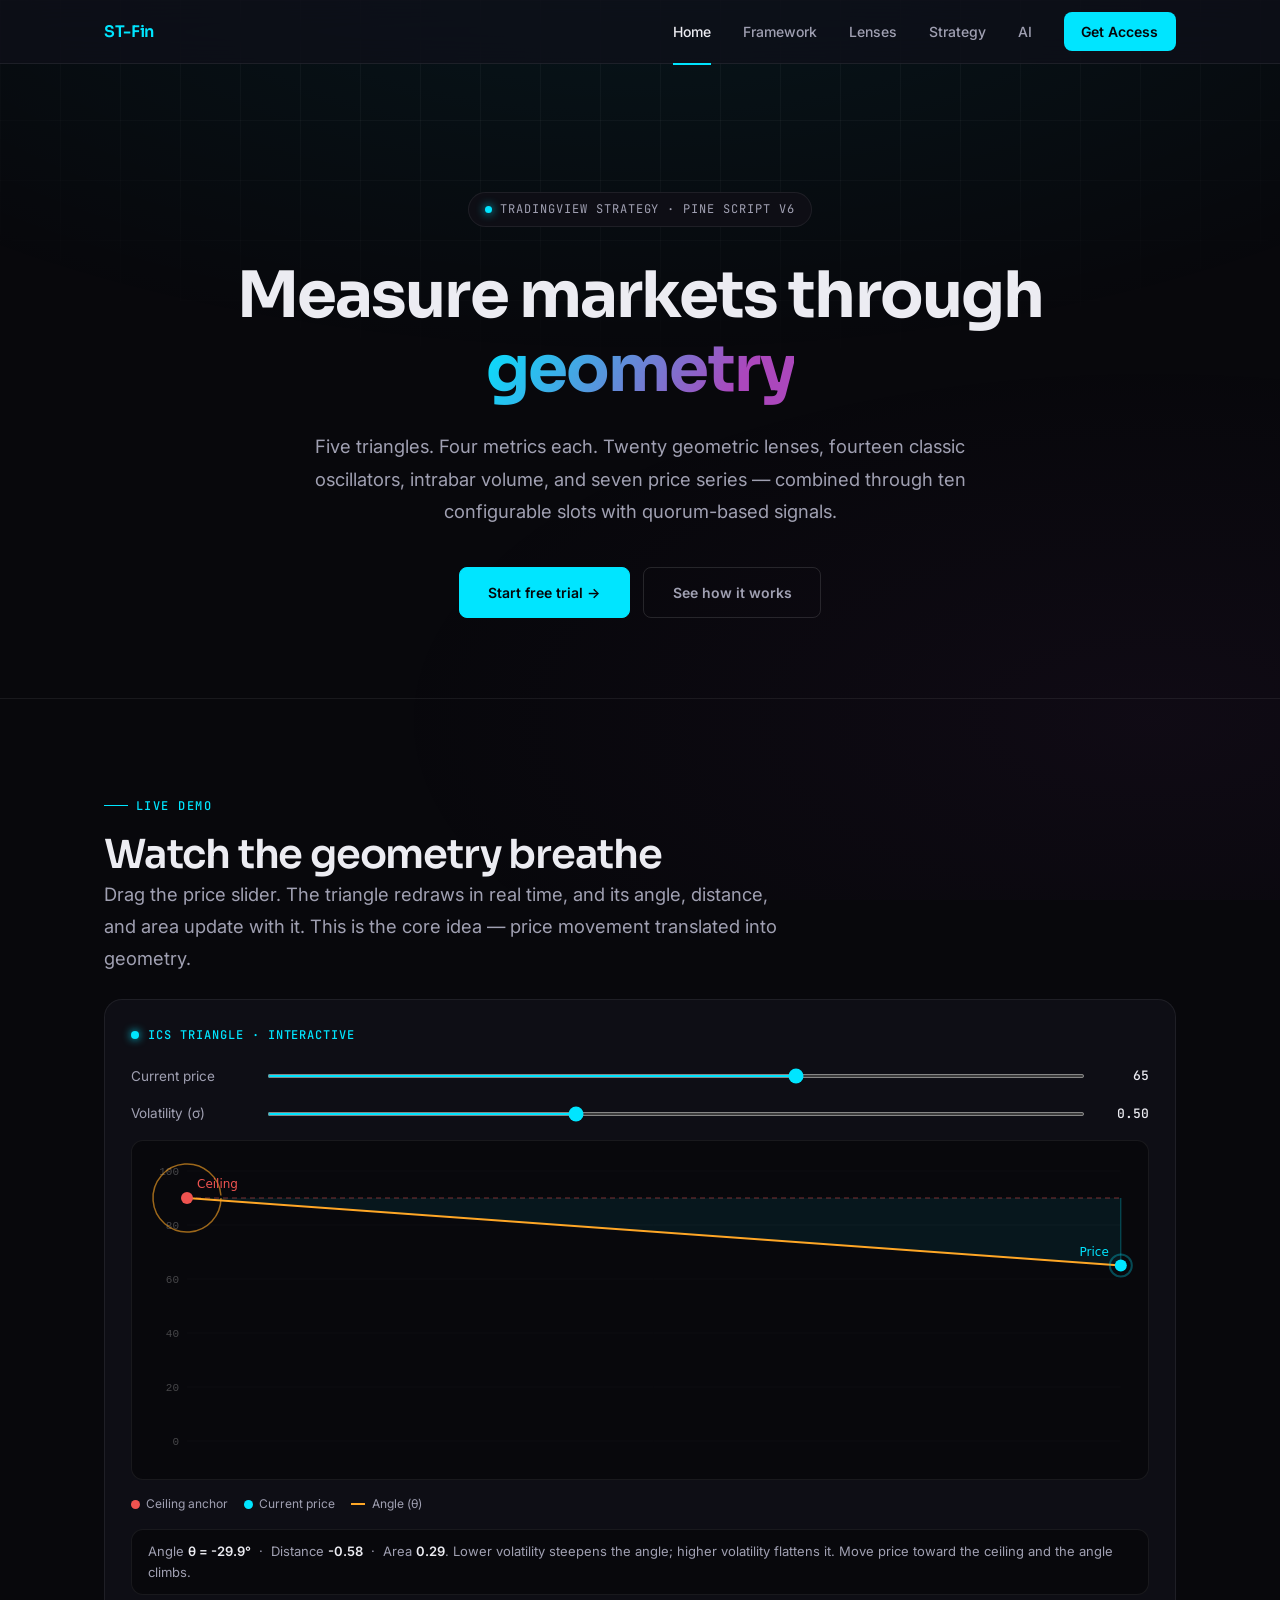
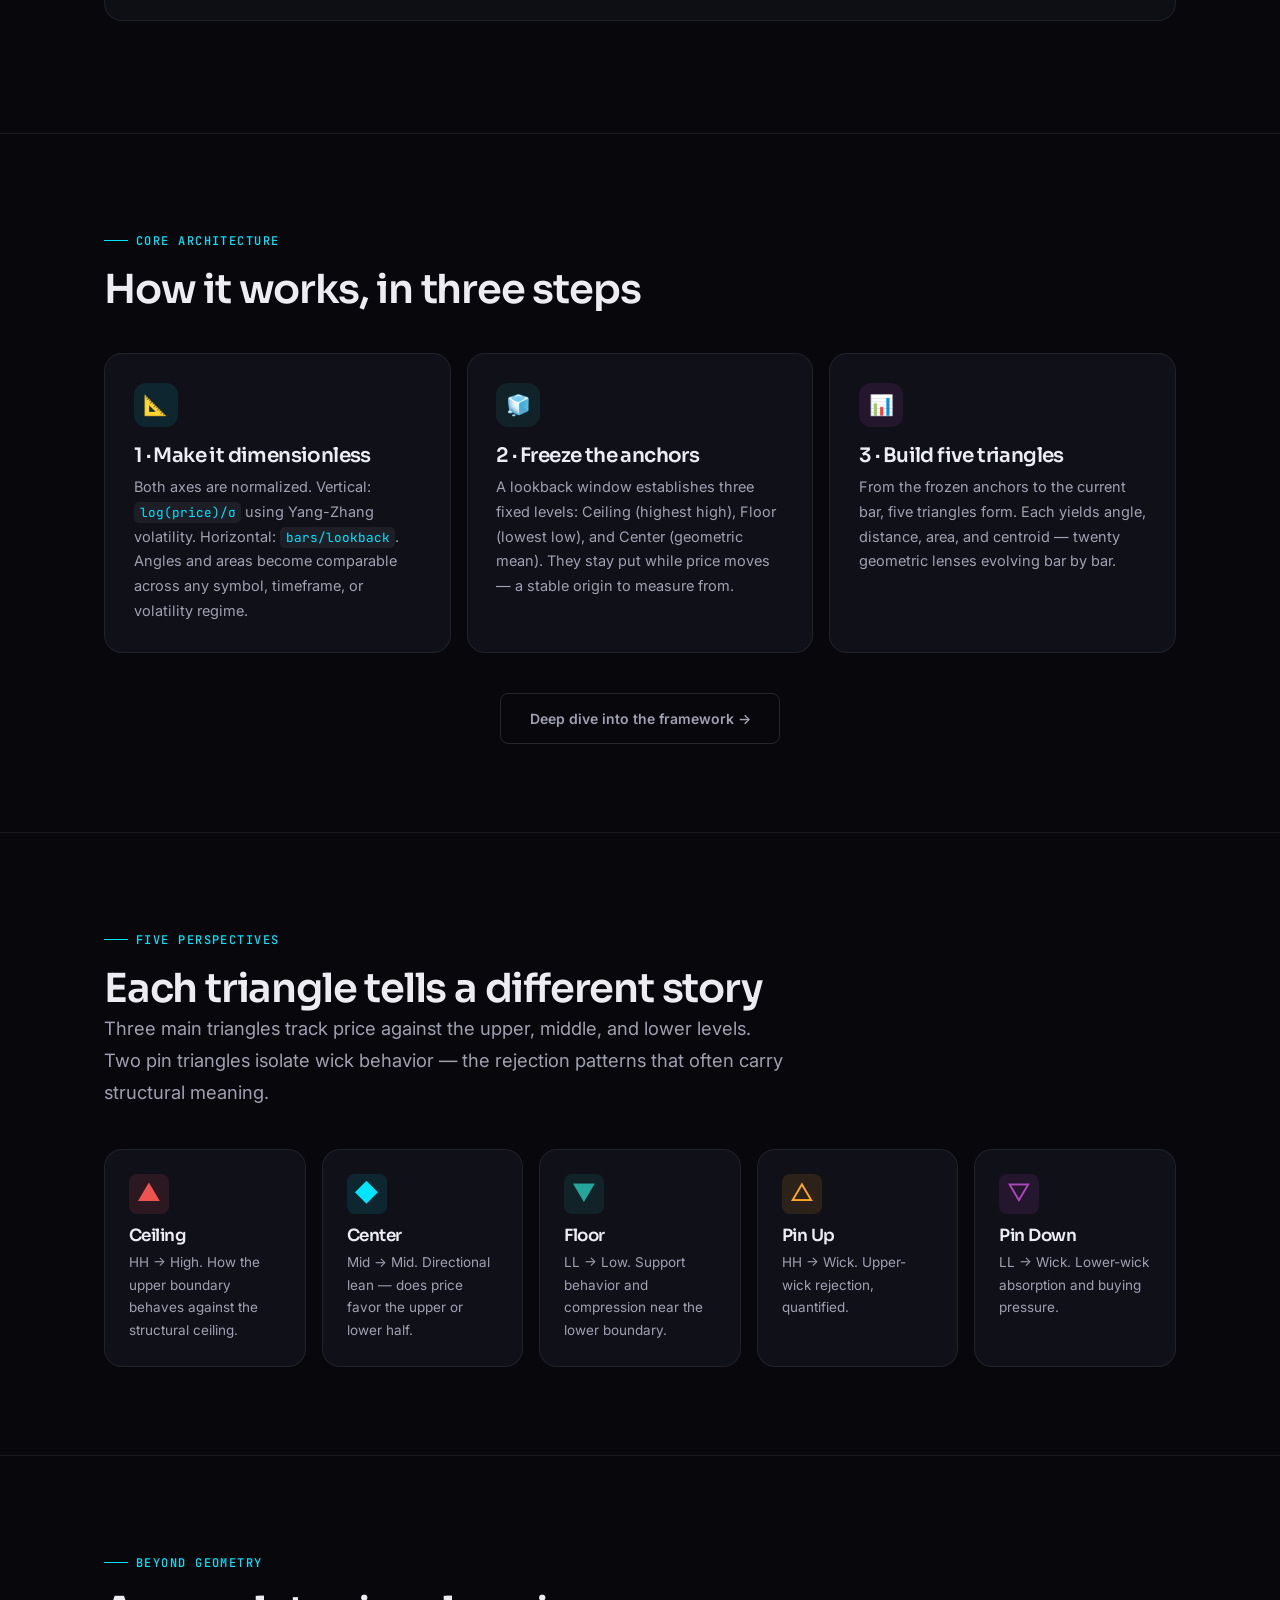
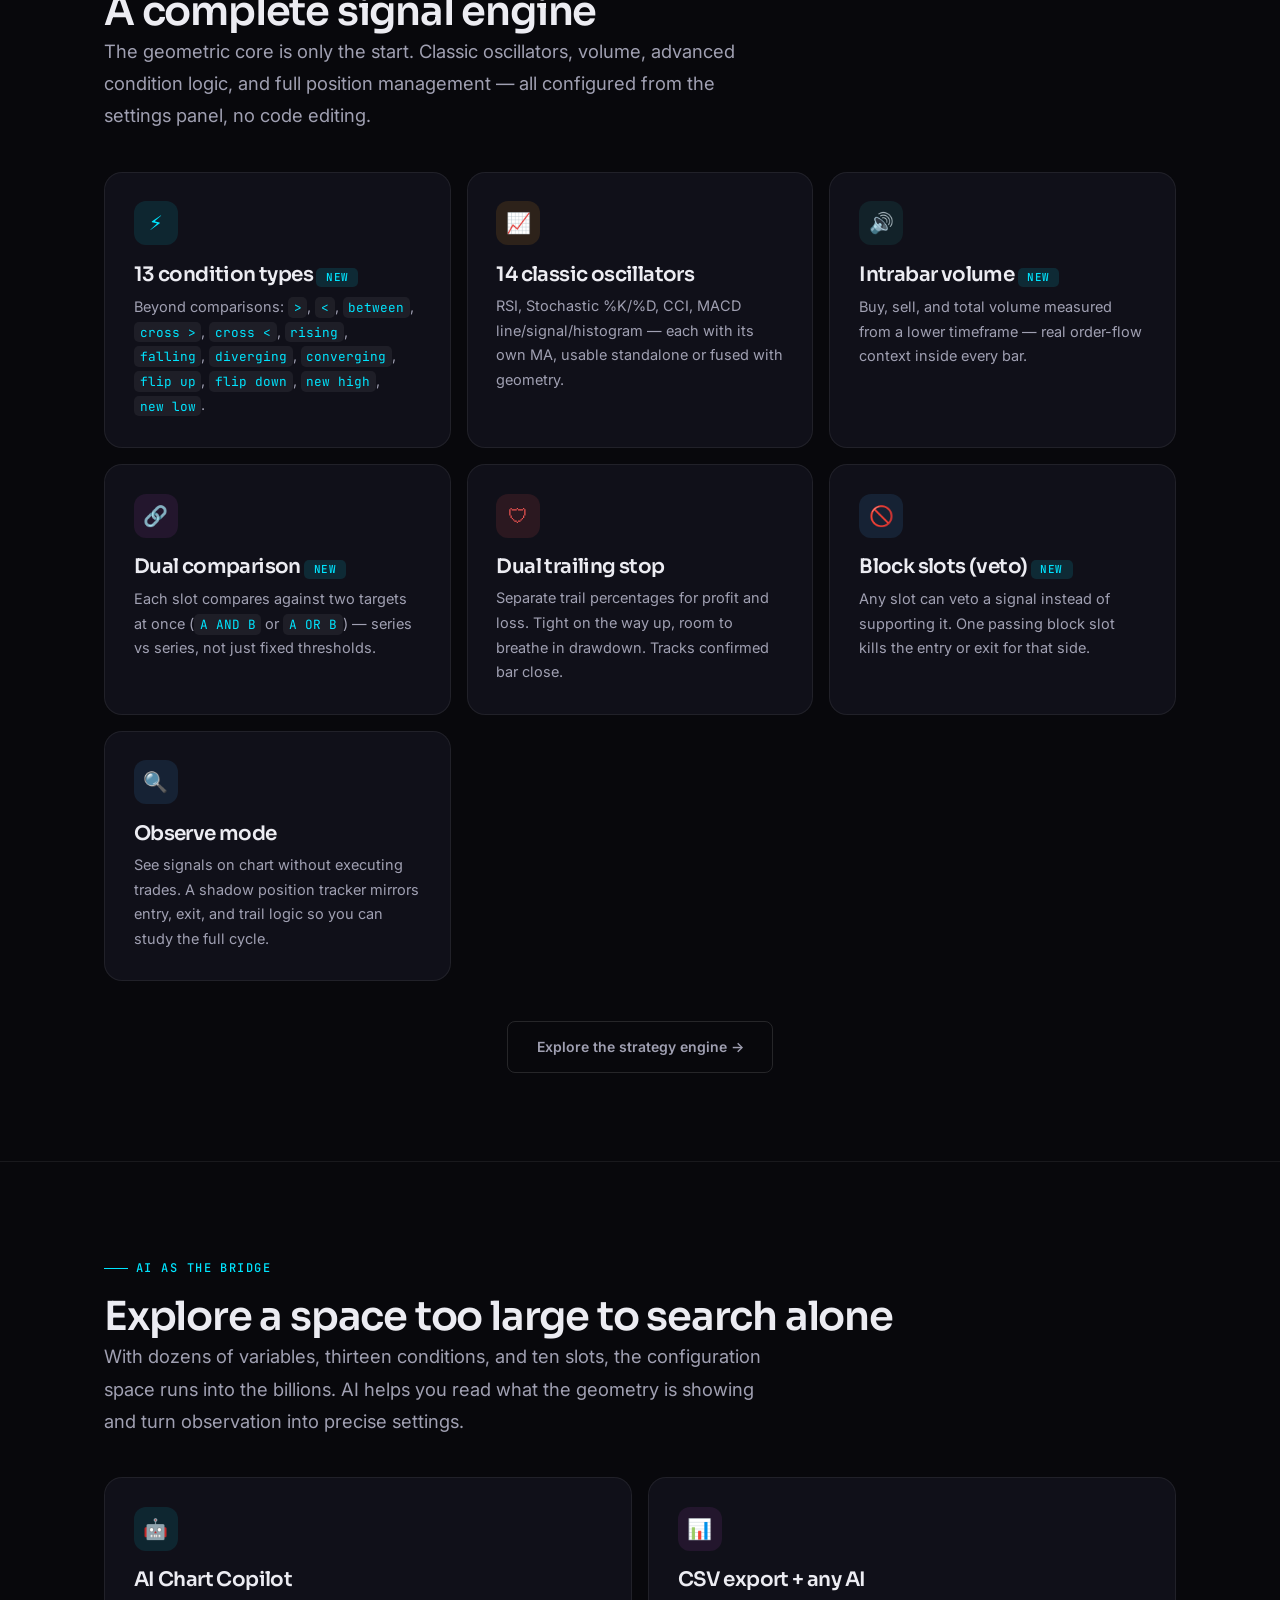
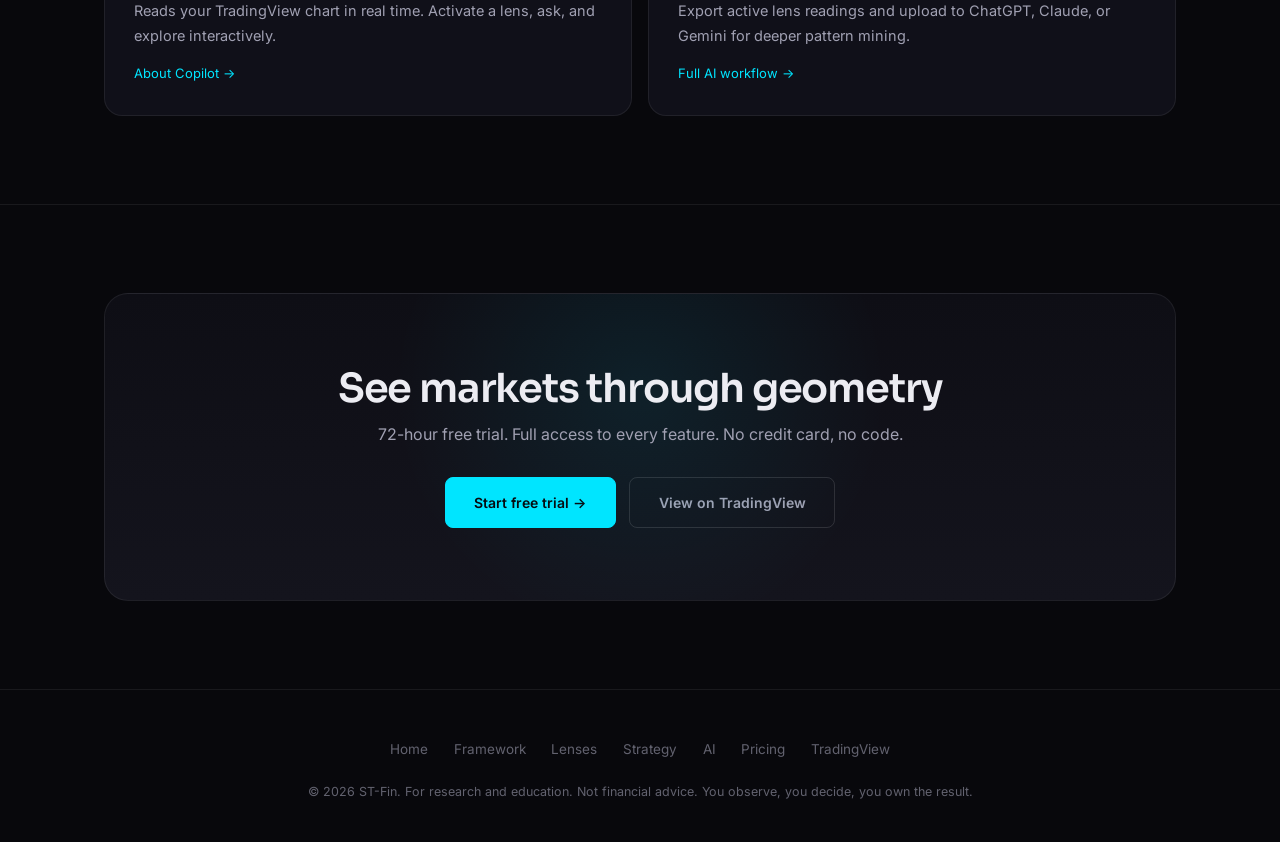
==== commit 29e2dbb6: "Add files via upload Update site for v2 script" ====
--- a/index.html
+++ b/index.html
@@ -3,7 +3,7 @@
 <head>
 <meta charset="UTF-8">
 <meta name="viewport" content="width=device-width, initial-scale=1.0">
-<meta name="description" content="ST-Fin measures markets through geometry. Five triangles, 20 geometric lenses, classic oscillators, volume, 13 condition types, quorum-based signals. A TradingView strategy built for AI-assisted exploration.">
+<meta name="description" content="ST-Fin measures markets through geometry. Five triangles, 20 geometric lenses, classic oscillators, volume, 13 condition types, 10 configurable slots, quorum-based signals. A TradingView strategy built for AI-assisted exploration.">
 <title>ST-Fin · AI-Assisting Geometric Strategy for TradingView</title>
 <link rel="stylesheet" href="style.css">
 </head>
@@ -30,7 +30,7 @@
   <div class="wrap">
     <div class="pill"><span class="live"></span> TradingView Strategy · Pine Script v6</div>
     <h1>Measure markets through<br><span class="grad">geometry</span></h1>
-    <p class="lead">Five triangles. Four metrics each. Twenty geometric lenses, fourteen classic oscillators, intrabar volume, and seven price series &mdash; combined through twenty configurable slots with quorum-based signals.</p>
+    <p class="lead">Five triangles. Four metrics each. Twenty geometric lenses, fourteen classic oscillators, intrabar volume, and seven price series &mdash; combined through ten configurable slots with quorum-based signals.</p>
     <div class="btn-row">
       <a href="pricing.html" class="btn btn-pri">Start free trial &rarr;</a>
       <a href="framework.html" class="btn btn-gh">See how it works</a>
@@ -122,7 +122,8 @@
       <div class="card"><div class="ico ico-green">&#x1F50A;</div><h3>Intrabar volume <span class="tag tag-new">new</span></h3><p>Buy, sell, and total volume measured from a lower timeframe &mdash; real order-flow context inside every bar.</p></div>
       <div class="card"><div class="ico ico-purple">&#x1F517;</div><h3>Dual comparison <span class="tag tag-new">new</span></h3><p>Each slot compares against two targets at once (<code>A&nbsp;AND&nbsp;B</code> or <code>A&nbsp;OR&nbsp;B</code>) &mdash; series vs series, not just fixed thresholds.</p></div>
       <div class="card"><div class="ico ico-red">&#x1F6E1;</div><h3>Dual trailing stop</h3><p>Separate trail percentages for profit and loss. Tight on the way up, room to breathe in drawdown. Tracks confirmed bar close.</p></div>
-      <div class="card"><div class="ico ico-blue">&#x1F50D;</div><h3>Observe mode</h3><p>See signals on chart without executing trades. Study the geometry, tune your slots, then flip to Backtest.</p></div>
+      <div class="card"><div class="ico ico-blue">&#x1F6AB;</div><h3>Block slots (veto) <span class="tag tag-new">new</span></h3><p>Any slot can veto a signal instead of supporting it. One passing block slot kills the entry or exit for that side.</p></div>
+      <div class="card"><div class="ico ico-blue">&#x1F50D;</div><h3>Observe mode</h3><p>See signals on chart without executing trades. A shadow position tracker mirrors entry, exit, and trail logic so you can study the full cycle.</p></div>
     </div>
     <div style="text-align:center;margin-top:2.5rem"><a href="strategy.html" class="btn btn-gh">Explore the strategy engine &rarr;</a></div>
   </div>
@@ -133,7 +134,7 @@
   <div class="wrap">
     <span class="eyebrow">AI as the bridge</span>
     <h2>Explore a space too large to search alone</h2>
-    <p class="lead">With dozens of variables, thirteen conditions, and twenty slots, the configuration space runs into the trillions. AI helps you read what the geometry is showing and turn observation into precise settings.</p>
+    <p class="lead">With dozens of variables, thirteen conditions, and ten slots, the configuration space runs into the billions. AI helps you read what the geometry is showing and turn observation into precise settings.</p>
     <div class="grid g2" style="margin-top:2.5rem">
       <div class="card"><div class="ico ico-cyan">&#x1F916;</div><h3>AI Chart Copilot</h3><p>Reads your TradingView chart in real time. Activate a lens, ask, and explore interactively.</p><a href="https://www.tradingview.com/blog/en/tradingview-ai-chart-copilot-beta-57730/" style="font-size:13px;margin-top:.8rem;display:inline-block">About Copilot &rarr;</a></div>
       <div class="card"><div class="ico ico-purple">&#x1F4CA;</div><h3>CSV export + any AI</h3><p>Export active lens readings and upload to ChatGPT, Claude, or Gemini for deeper pattern mining.</p><a href="ai.html" style="font-size:13px;margin-top:.8rem;display:inline-block">Full AI workflow &rarr;</a></div>
